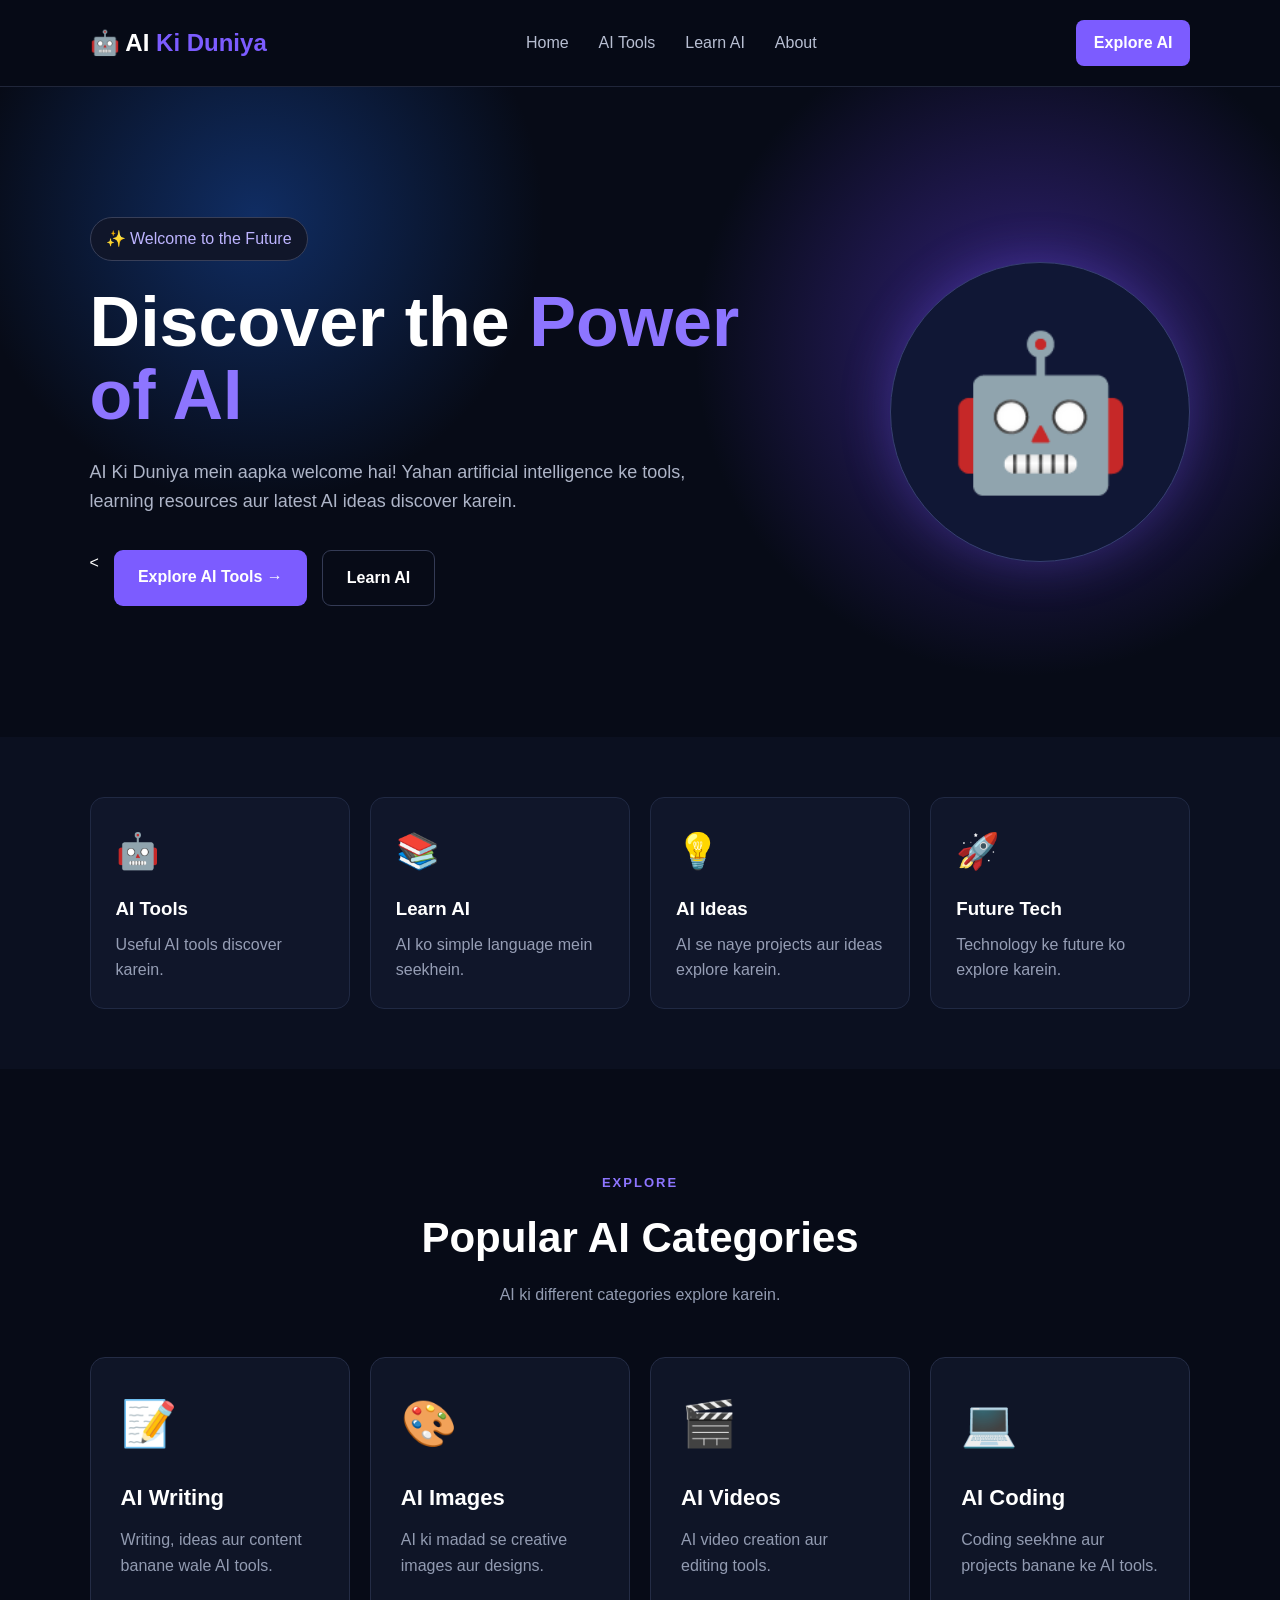
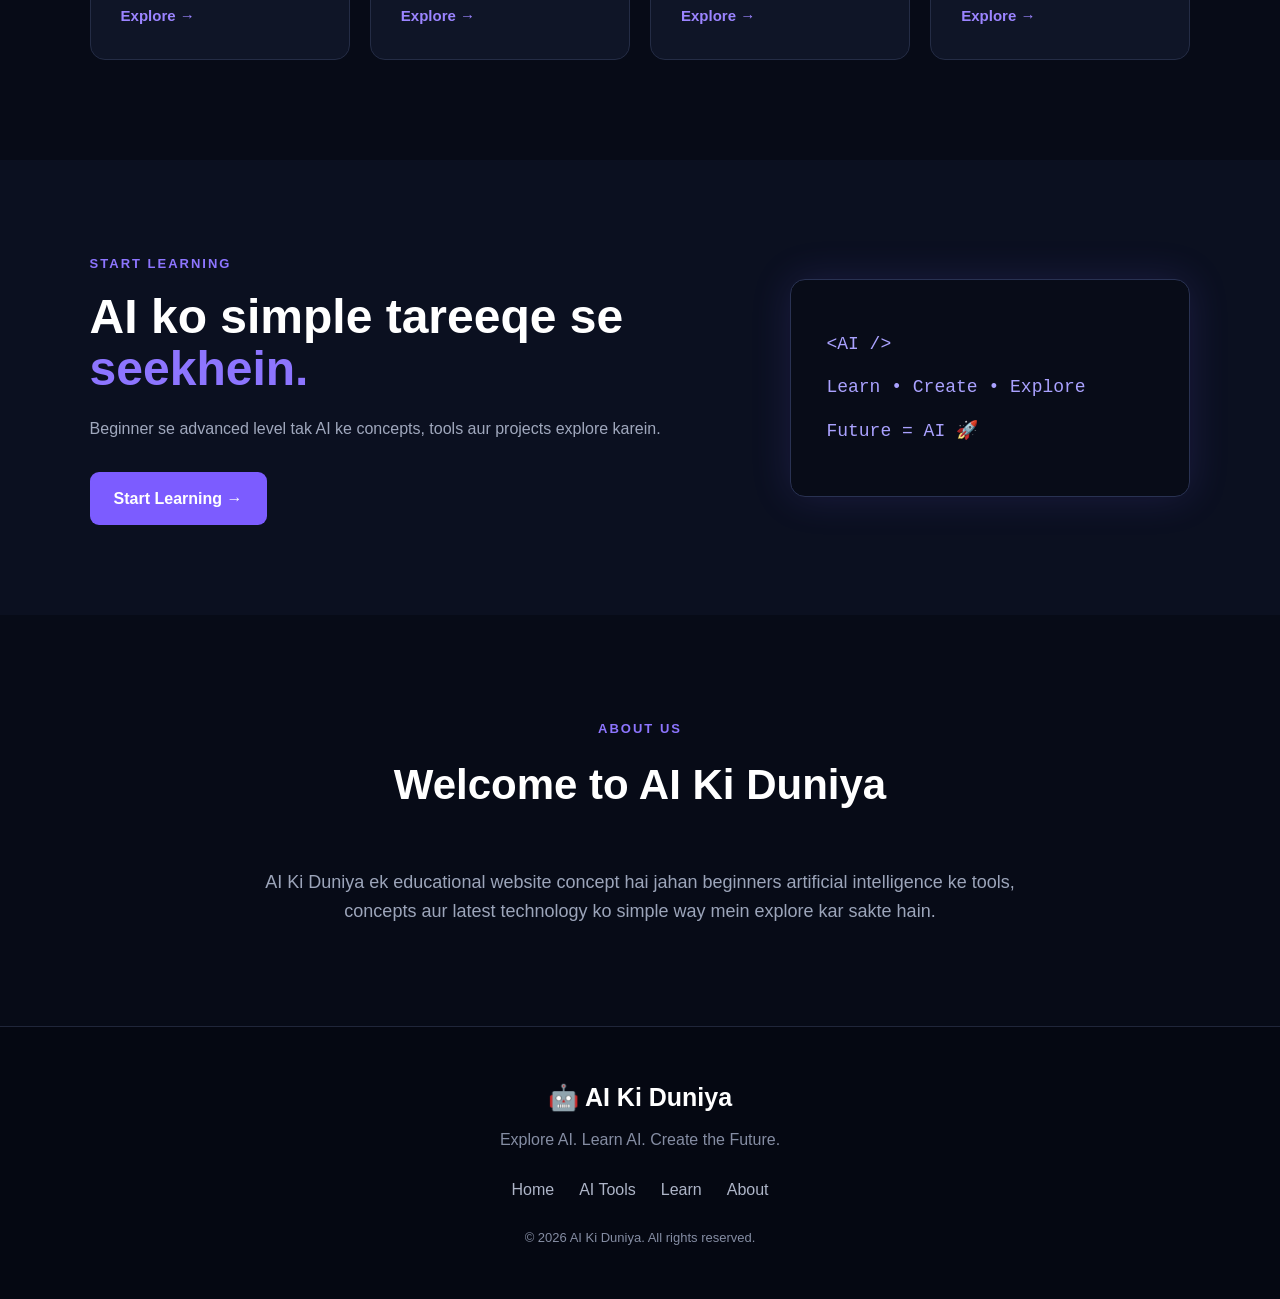
==== index.html @ c62adbab "Add files via upload" ====
<!DOCTYPE html>
<html lang="en">
<head>
    <meta charset="UTF-8">
    <meta name="viewport" content="width=device-width, initial-scale=1.0">
    <title>AI Ki Duniya | Explore the Future</title>

    <!-- CSS File -->
    <link rel="stylesheet" href="style.css">
</head>

<body>

    <!-- ===== NAVBAR ===== -->
    <header class="navbar">
        <div class="logo">
            🤖 AI <span>Ki Duniya</span>
        </div>

        <nav>
            <a href="#home">Home</a>
            <a href="#tools">AI Tools</a>
            <a href="#learn">Learn AI</a>
            <a href="#about">About</a>
        </nav>

        <a href="#tools" class="nav-button">Explore AI</a>
    </header>


    <!-- ===== HERO SECTION ===== -->
    <section class="hero" id="home">

        <div class="hero-content">

            <div class="badge">
                ✨ Welcome to the Future
            </div>

            <h1>
                Discover the
                <span>Power of AI</span>
            </h1>

            <p>
                AI Ki Duniya mein aapka welcome hai!
                Yahan artificial intelligence ke tools,
                learning resources aur latest AI ideas discover karein.
            </p>

            <div class="hero-buttons">
                <<a href="tools.html" class="primary-btn">
    Explore AI Tools →
</a>
                </a>

                <a href="#learn" class="secondary-btn">
                    Learn AI
                </a>
            </div>

        </div>

        <div class="robot">
            🤖
        </div>

    </section>


    <!-- ===== FEATURES ===== -->
    <section class="features">

        <div class="feature-card">
            <div class="icon">🤖</div>
            <h3>AI Tools</h3>
            <p>Useful AI tools discover karein.</p>
        </div>

        <div class="feature-card">
            <div class="icon">📚</div>
            <h3>Learn AI</h3>
            <p>AI ko simple language mein seekhein.</p>
        </div>

        <div class="feature-card">
            <div class="icon">💡</div>
            <h3>AI Ideas</h3>
            <p>AI se naye projects aur ideas explore karein.</p>
        </div>

        <div class="feature-card">
            <div class="icon">🚀</div>
            <h3>Future Tech</h3>
            <p>Technology ke future ko explore karein.</p>
        </div>

    </section>


    <!-- ===== AI TOOLS ===== -->
    <section class="section" id="tools">

        <div class="section-title">
            <span>EXPLORE</span>
            <h2>Popular AI Categories</h2>
            <p>AI ki different categories explore karein.</p>
        </div>

        <div class="cards">

            <div class="card">
                <div class="card-icon">📝</div>
                <h3>AI Writing</h3>
                <p>
                    Writing, ideas aur content banane wale AI tools.
                </p>
                <button>Explore →</button>
            </div>

            <div class="card">
                <div class="card-icon">🎨</div>
                <h3>AI Images</h3>
                <p>
                    AI ki madad se creative images aur designs.
                </p>
                <button>Explore →</button>
            </div>

            <div class="card">
                <div class="card-icon">🎬</div>
                <h3>AI Videos</h3>
                <p>
                    AI video creation aur editing tools.
                </p>
                <button>Explore →</button>
            </div>

            <div class="card">
                <div class="card-icon">💻</div>
                <h3>AI Coding</h3>
                <p>
                    Coding seekhne aur projects banane ke AI tools.
                </p>
                <button>Explore →</button>
            </div>

        </div>

    </section>


    <!-- ===== LEARN SECTION ===== -->
    <section class="learn-section" id="learn">

        <div class="learn-content">

            <span>START LEARNING</span>

            <h2>
                AI ko simple tareeqe se
                <strong>seekhein.</strong>
            </h2>

            <p>
                Beginner se advanced level tak AI ke concepts,
                tools aur projects explore karein.
            </p>

            <a href="#tools" class="primary-btn">
                Start Learning →
            </a>

        </div>

        <div class="learn-box">
            <div class="code-line">&lt;AI /&gt;</div>
            <div class="code-line">Learn • Create • Explore</div>
            <div class="code-line">Future = AI 🚀</div>
        </div>

    </section>


    <!-- ===== ABOUT ===== -->
    <section class="about" id="about">

        <div class="section-title">
            <span>ABOUT US</span>
            <h2>Welcome to AI Ki Duniya</h2>
        </div>

        <p>
            AI Ki Duniya ek educational website concept hai jahan
            beginners artificial intelligence ke tools, concepts
            aur latest technology ko simple way mein explore kar sakte hain.
        </p>

    </section>


    <!-- ===== FOOTER ===== -->
    <footer>

        <div class="footer-logo">
            🤖 AI Ki Duniya
        </div>

        <p>
            Explore AI. Learn AI. Create the Future.
        </p>

        <div class="footer-links">
            <a href="#home">Home</a>
            <a href="#tools">AI Tools</a>
            <a href="#learn">Learn</a>
            <a href="#about">About</a>
        </div>

        <p class="copyright">
            © 2026 AI Ki Duniya. All rights reserved.
        </p>

    </footer>

</body>
</html>
---- style.css ----
/* ===== GENERAL ===== */

* {
    margin: 0;
    padding: 0;
    box-sizing: border-box;
    scroll-behavior: smooth;
}

body {
    font-family: Arial, Helvetica, sans-serif;
    background: #070b17;
    color: white;
    line-height: 1.6;
}

a {
    text-decoration: none;
    color: inherit;
}


/* ===== NAVBAR ===== */

.navbar {
    width: 100%;
    padding: 20px 7%;
    display: flex;
    align-items: center;
    justify-content: space-between;

    background: rgba(7, 11, 23, 0.95);

    position: sticky;
    top: 0;
    z-index: 1000;

    border-bottom: 1px solid #20263a;
}

.logo {
    font-size: 24px;
    font-weight: bold;
}

.logo span {
    color: #7c5cff;
}

nav {
    display: flex;
    gap: 30px;
}

nav a {
    color: #b8bfd3;
    transition: 0.3s;
}

nav a:hover {
    color: #9b84ff;
}

.nav-button {
    background: #7c5cff;
    padding: 10px 18px;
    border-radius: 8px;
    font-weight: bold;
}


/* ===== HERO ===== */

.hero {
    min-height: 650px;
    padding: 100px 7%;

    display: flex;
    align-items: center;
    justify-content: space-between;

    position: relative;
    overflow: hidden;

    background:
        radial-gradient(circle at 80% 40%, #33227a 0%, transparent 30%),
        radial-gradient(circle at 20% 20%, #102d63 0%, transparent 25%),
        #070b17;
}

.hero-content {
    max-width: 650px;
}

.badge {
    display: inline-block;
    padding: 8px 15px;
    border: 1px solid #383f58;
    border-radius: 30px;
    color: #bdb4ff;
    margin-bottom: 25px;
    background: #10162a;
}

.hero h1 {
    font-size: 70px;
    line-height: 1.05;
    margin-bottom: 25px;
}

.hero h1 span {
    color: #8d75ff;
}

.hero p {
    font-size: 18px;
    color: #aeb5c8;
    max-width: 600px;
    margin-bottom: 35px;
}

.hero-buttons {
    display: flex;
    gap: 15px;
}

.primary-btn,
.secondary-btn {
    display: inline-block;
    padding: 14px 24px;
    border-radius: 9px;
    font-weight: bold;
}

.primary-btn {
    background: #7c5cff;
    color: white;
}

.primary-btn:hover {
    background: #6b4be5;
}

.secondary-btn {
    border: 1px solid #343b55;
    color: white;
}

.secondary-btn:hover {
    background: #151b2d;
}


/* ===== ROBOT ===== */

.robot {
    width: 300px;
    height: 300px;

    display: flex;
    align-items: center;
    justify-content: center;

    font-size: 150px;

    border-radius: 50%;

    background: #101735;

    border: 1px solid #363f70;

    box-shadow:
        0 0 50px rgba(124, 92, 255, 0.3);

    animation: floating 3s ease-in-out infinite;
}

@keyframes floating {
    0% {
        transform: translateY(0);
    }

    50% {
        transform: translateY(-15px);
    }

    100% {
        transform: translateY(0);
    }
}


/* ===== FEATURES ===== */

.features {
    padding: 60px 7%;

    display: grid;
    grid-template-columns: repeat(4, 1fr);
    gap: 20px;

    background: #0b1020;
}

.feature-card {
    padding: 25px;

    background: #10162a;

    border: 1px solid #202943;

    border-radius: 14px;

    transition: 0.3s;
}

.feature-card:hover {
    transform: translateY(-7px);
    border-color: #7c5cff;
}

.icon {
    font-size: 35px;
    margin-bottom: 15px;
}

.feature-card h3 {
    margin-bottom: 8px;
}

.feature-card p {
    color: #969eb5;
}


/* ===== SECTIONS ===== */

.section {
    padding: 100px 7%;
}

.section-title {
    text-align: center;
    margin-bottom: 50px;
}

.section-title span,
.learn-content > span {
    color: #8d75ff;
    font-size: 13px;
    font-weight: bold;
    letter-spacing: 2px;
}

.section-title h2 {
    font-size: 42px;
    margin: 10px 0;
}

.section-title p {
    color: #929bb1;
}


/* ===== AI CARDS ===== */

.cards {
    display: grid;
    grid-template-columns: repeat(4, 1fr);
    gap: 20px;
}

.card {
    padding: 30px;

    background: #0f1527;

    border: 1px solid #242c45;

    border-radius: 15px;

    transition: 0.3s;
}

.card:hover {
    transform: translateY(-8px);
    border-color: #7c5cff;
}

.card-icon {
    font-size: 45px;
    margin-bottom: 20px;
}

.card h3 {
    font-size: 22px;
    margin-bottom: 12px;
}

.card p {
    color: #929bb1;
    margin-bottom: 25px;
}

.card button {
    border: none;
    background: transparent;
    color: #9b84ff;
    font-weight: bold;
    cursor: pointer;
    font-size: 15px;
}


/* ===== LEARN SECTION ===== */

.learn-section {
    padding: 90px 7%;

    display: flex;
    align-items: center;
    justify-content: space-between;
    gap: 60px;

    background: #0b1020;
}

.learn-content {
    max-width: 600px;
}

.learn-content h2 {
    font-size: 48px;
    line-height: 1.1;
    margin: 15px 0 20px;
}

.learn-content strong {
    color: #8d75ff;
}

.learn-content p {
    color: #a0a8bd;
    margin-bottom: 30px;
}

.learn-box {
    width: 400px;
    padding: 35px;

    border-radius: 15px;

    background: #080c18;

    border: 1px solid #293252;

    box-shadow: 0 0 40px rgba(124, 92, 255, 0.15);
}

.code-line {
    margin: 15px 0;
    color: #aaa2ff;
    font-family: monospace;
    font-size: 18px;
}


/* ===== ABOUT ===== */

.about {
    padding: 100px 20%;
    text-align: center;
}

.about p {
    color: #9ca5ba;
    font-size: 18px;
}


/* ===== FOOTER ===== */

footer {
    padding: 50px 7%;

    text-align: center;

    background: #050812;

    border-top: 1px solid #20263a;
}

.footer-logo {
    font-size: 25px;
    font-weight: bold;
    margin-bottom: 10px;
}

footer p {
    color: #858da3;
}

.footer-links {
    display: flex;
    justify-content: center;
    gap: 25px;
    margin: 25px 0;
}

.footer-links a {
    color: #aeb5c8;
}

.footer-links a:hover {
    color: #9b84ff;
}

.copyright {
    font-size: 13px;
}


/* ===== MOBILE ===== */

@media (max-width: 900px) {

    .navbar {
        padding: 15px 5%;
    }

    nav {
        display: none;
    }

    .hero {
        text-align: center;
        flex-direction: column;
        gap: 60px;
        padding: 80px 5%;
    }

    .hero h1 {
        font-size: 48px;
    }

    .hero p {
        font-size: 16px;
    }

    .hero-buttons {
        justify-content: center;
    }

    .robot {
        width: 220px;
        height: 220px;
        font-size: 100px;
    }

    .features {
        grid-template-columns: repeat(2, 1fr);
        padding: 50px 5%;
    }

    .cards {
        grid-template-columns: repeat(2, 1fr);
    }

    .learn-section {
        flex-direction: column;
        text-align: center;
    }

    .learn-box {
        width: 100%;
    }

    .about {
        padding: 80px 8%;
    }
}


@media (max-width: 550px) {

    .nav-button {
        display: none;
    }

    .features,
    .cards {
        grid-template-columns: 1fr;
    }

    .hero h1 {
        font-size: 40px;
    }

    .hero-buttons {
        flex-direction: column;
    }

    .section-title h2 {
        font-size: 32px;
    }

    .learn-content h2 {
        font-size: 36px;
    }
}
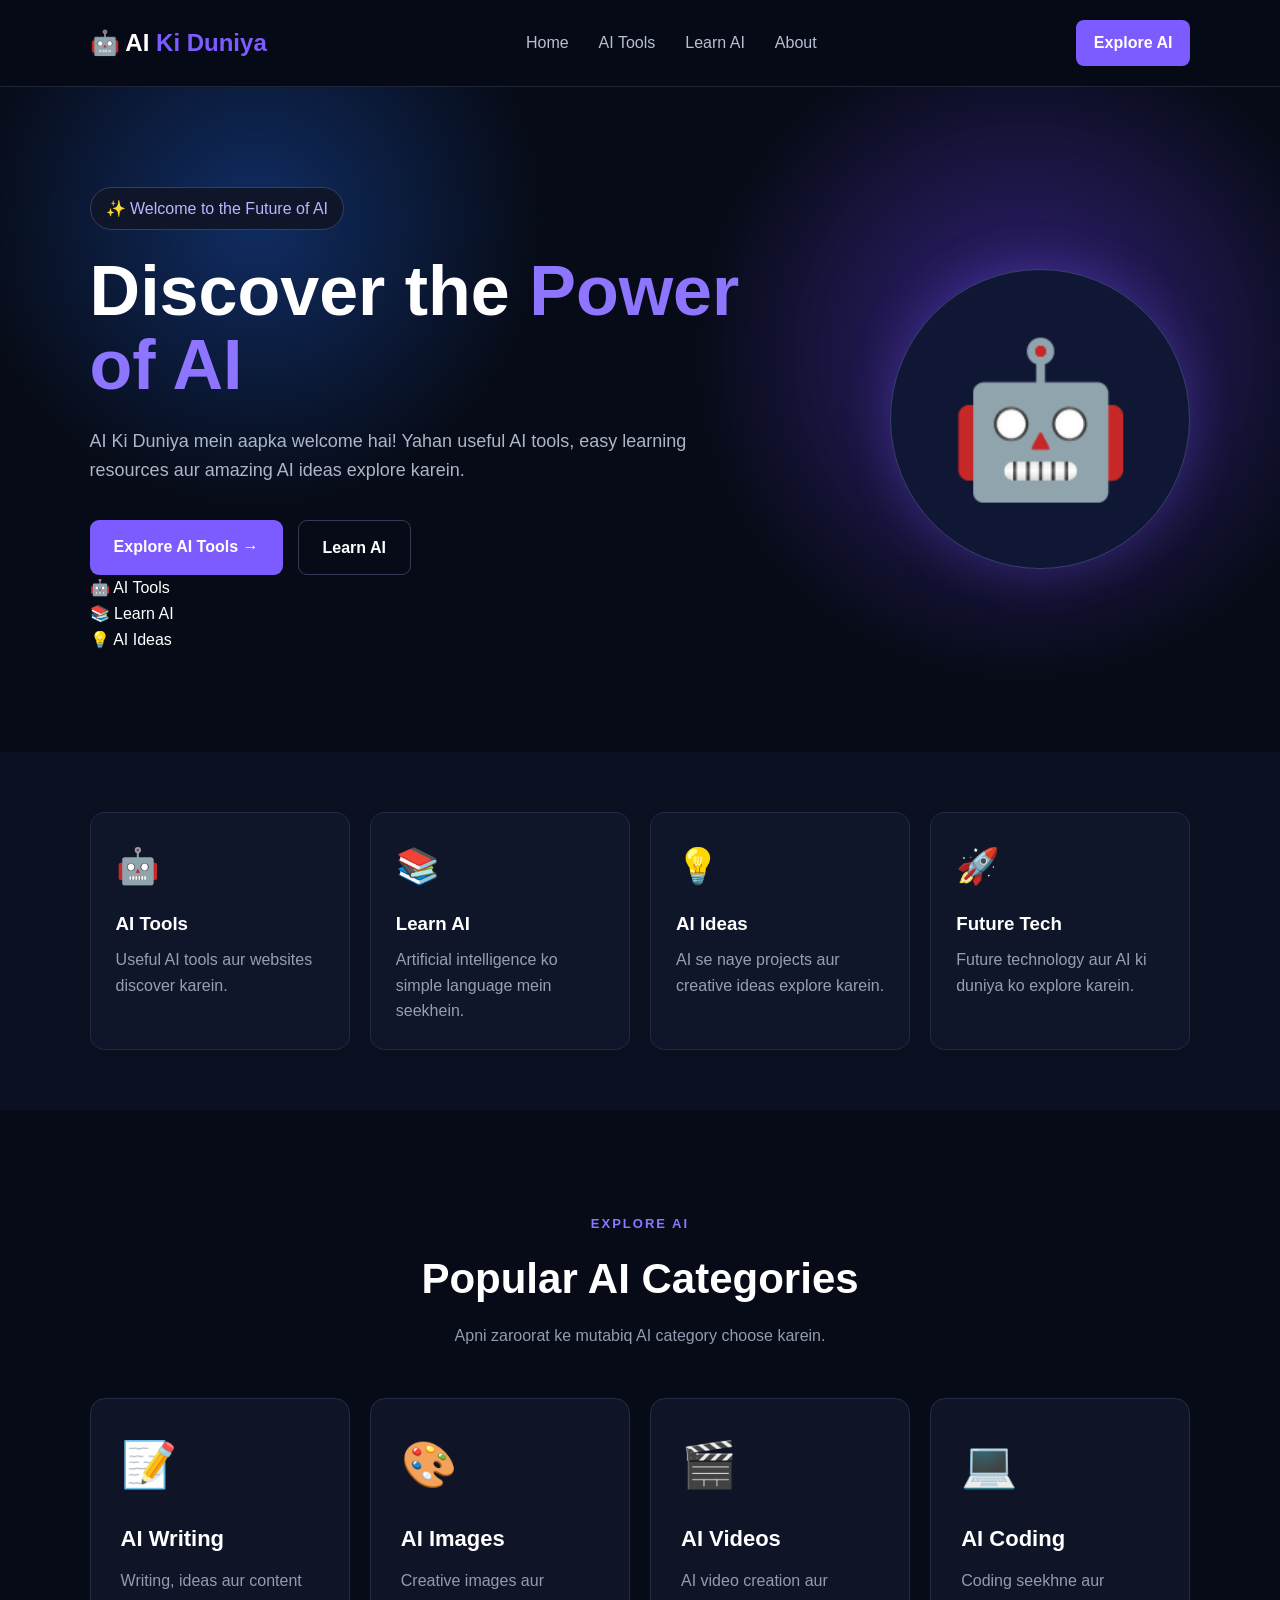
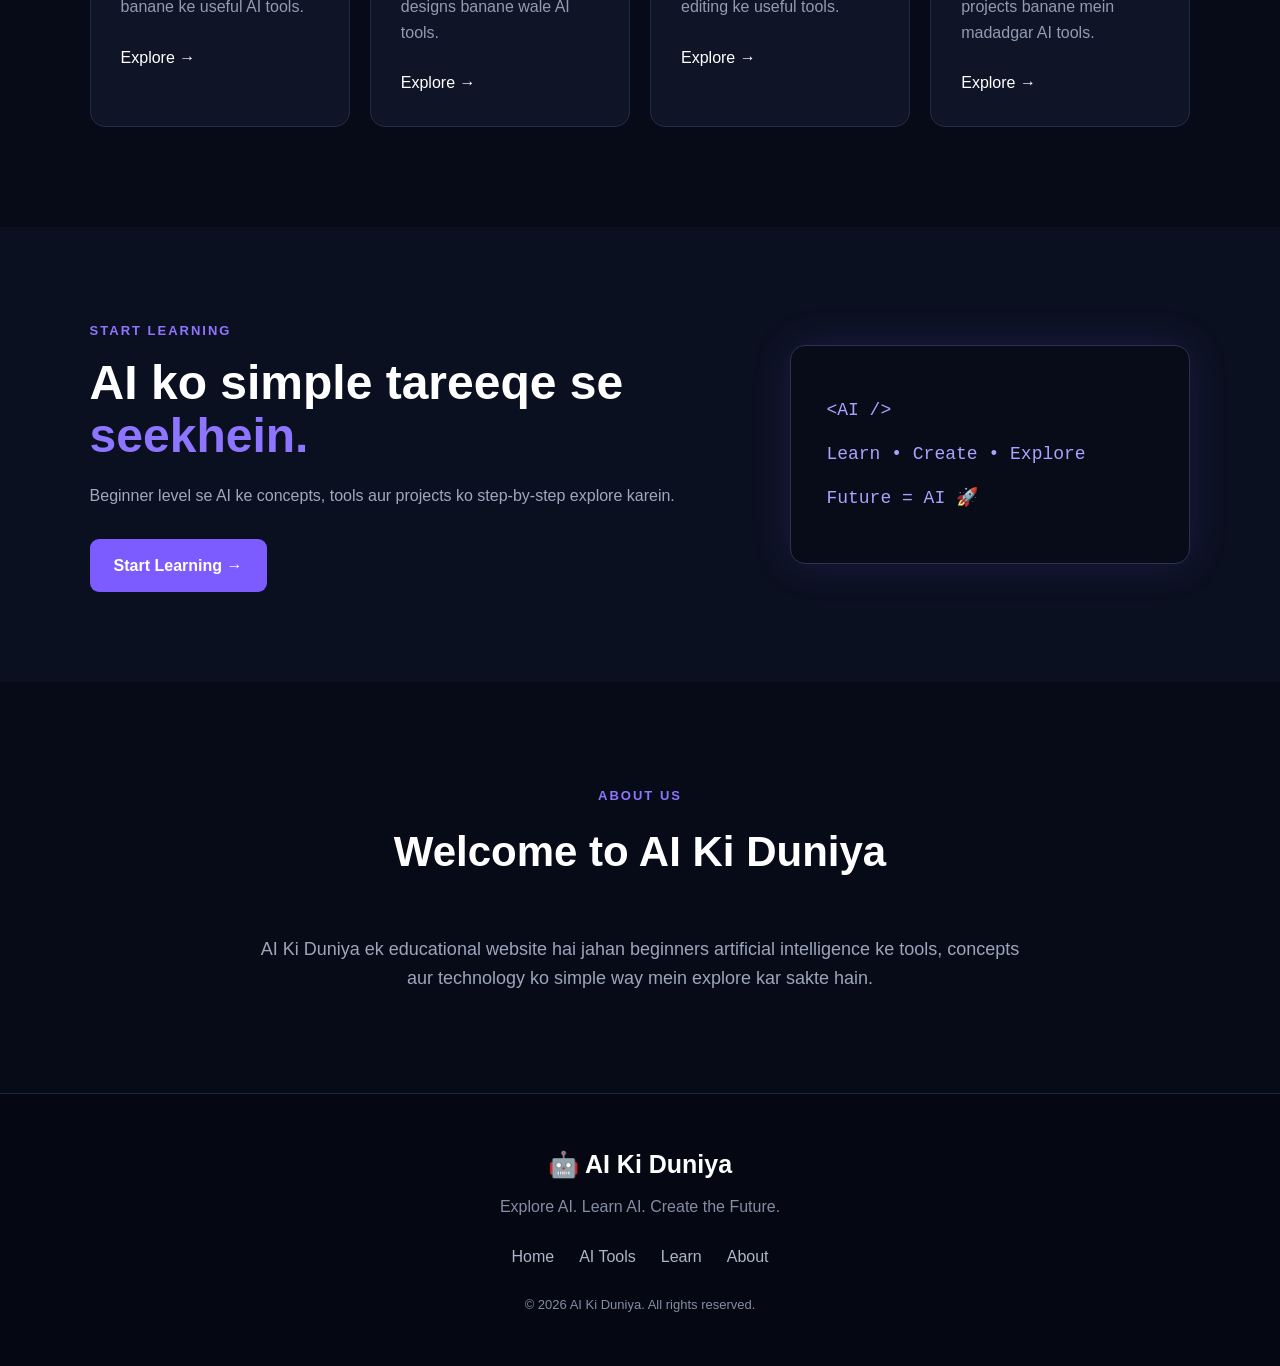
==== commit 032bd2f9: "Create index.html for AI Ki Duniya website Added a complete HTML structure for the AI Ki Duniya webs" ====
--- a/index.html
+++ b/index.html
@@ -1,227 +1,264 @@
-<!DOCTYPE html>
-<html lang="en">
-<head>
-    <meta charset="UTF-8">
-    <meta name="viewport" content="width=device-width, initial-scale=1.0">
-    <title>AI Ki Duniya | Explore the Future</title>
-
-    <!-- CSS File -->
-    <link rel="stylesheet" href="style.css">
-</head>
-
-<body>
-
-    <!-- ===== NAVBAR ===== -->
-    <header class="navbar">
-        <div class="logo">
-            🤖 AI <span>Ki Duniya</span>
-        </div>
-
-        <nav>
-            <a href="#home">Home</a>
-            <a href="#tools">AI Tools</a>
-            <a href="#learn">Learn AI</a>
-            <a href="#about">About</a>
-        </nav>
-
-        <a href="#tools" class="nav-button">Explore AI</a>
-    </header>
-
-
-    <!-- ===== HERO SECTION ===== -->
-    <section class="hero" id="home">
-
-        <div class="hero-content">
-
-            <div class="badge">
-                ✨ Welcome to the Future
-            </div>
-
-            <h1>
-                Discover the
-                <span>Power of AI</span>
-            </h1>
-
-            <p>
-                AI Ki Duniya mein aapka welcome hai!
-                Yahan artificial intelligence ke tools,
-                learning resources aur latest AI ideas discover karein.
-            </p>
-
-            <div class="hero-buttons">
-                <<a href="tools.html" class="primary-btn">
-    Explore AI Tools →
-</a>
-                </a>
-
-                <a href="#learn" class="secondary-btn">
-                    Learn AI
-                </a>
-            </div>
-
-        </div>
-
-        <div class="robot">
-            🤖
-        </div>
-
-    </section>
-
-
-    <!-- ===== FEATURES ===== -->
-    <section class="features">
-
-        <div class="feature-card">
-            <div class="icon">🤖</div>
-            <h3>AI Tools</h3>
-            <p>Useful AI tools discover karein.</p>
-        </div>
-
-        <div class="feature-card">
-            <div class="icon">📚</div>
-            <h3>Learn AI</h3>
-            <p>AI ko simple language mein seekhein.</p>
-        </div>
-
-        <div class="feature-card">
-            <div class="icon">💡</div>
-            <h3>AI Ideas</h3>
-            <p>AI se naye projects aur ideas explore karein.</p>
-        </div>
-
-        <div class="feature-card">
-            <div class="icon">🚀</div>
-            <h3>Future Tech</h3>
-            <p>Technology ke future ko explore karein.</p>
-        </div>
-
-    </section>
-
-
-    <!-- ===== AI TOOLS ===== -->
-    <section class="section" id="tools">
-
-        <div class="section-title">
-            <span>EXPLORE</span>
-            <h2>Popular AI Categories</h2>
-            <p>AI ki different categories explore karein.</p>
-        </div>
-
-        <div class="cards">
-
-            <div class="card">
-                <div class="card-icon">📝</div>
-                <h3>AI Writing</h3>
-                <p>
-                    Writing, ideas aur content banane wale AI tools.
-                </p>
-                <button>Explore →</button>
-            </div>
-
-            <div class="card">
-                <div class="card-icon">🎨</div>
-                <h3>AI Images</h3>
-                <p>
-                    AI ki madad se creative images aur designs.
-                </p>
-                <button>Explore →</button>
-            </div>
-
-            <div class="card">
-                <div class="card-icon">🎬</div>
-                <h3>AI Videos</h3>
-                <p>
-                    AI video creation aur editing tools.
-                </p>
-                <button>Explore →</button>
-            </div>
-
-            <div class="card">
-                <div class="card-icon">💻</div>
-                <h3>AI Coding</h3>
-                <p>
-                    Coding seekhne aur projects banane ke AI tools.
-                </p>
-                <button>Explore →</button>
-            </div>
-
-        </div>
-
-    </section>
-
-
-    <!-- ===== LEARN SECTION ===== -->
-    <section class="learn-section" id="learn">
-
-        <div class="learn-content">
-
-            <span>START LEARNING</span>
-
-            <h2>
-                AI ko simple tareeqe se
-                <strong>seekhein.</strong>
-            </h2>
-
-            <p>
-                Beginner se advanced level tak AI ke concepts,
-                tools aur projects explore karein.
-            </p>
-
-            <a href="#tools" class="primary-btn">
-                Start Learning →
-            </a>
-
-        </div>
-
-        <div class="learn-box">
-            <div class="code-line">&lt;AI /&gt;</div>
-            <div class="code-line">Learn • Create • Explore</div>
-            <div class="code-line">Future = AI 🚀</div>
-        </div>
-
-    </section>
-
-
-    <!-- ===== ABOUT ===== -->
-    <section class="about" id="about">
-
-        <div class="section-title">
-            <span>ABOUT US</span>
-            <h2>Welcome to AI Ki Duniya</h2>
-        </div>
-
-        <p>
-            AI Ki Duniya ek educational website concept hai jahan
-            beginners artificial intelligence ke tools, concepts
-            aur latest technology ko simple way mein explore kar sakte hain.
-        </p>
-
-    </section>
-
-
-    <!-- ===== FOOTER ===== -->
-    <footer>
-
-        <div class="footer-logo">
-            🤖 AI Ki Duniya
-        </div>
-
-        <p>
-            Explore AI. Learn AI. Create the Future.
-        </p>
-
-        <div class="footer-links">
-            <a href="#home">Home</a>
-            <a href="#tools">AI Tools</a>
-            <a href="#learn">Learn</a>
-            <a href="#about">About</a>
-        </div>
-
-        <p class="copyright">
-            © 2026 AI Ki Duniya. All rights reserved.
-        </p>
-
-    </footer>
-
-</body>
-</html>+<!DOCTYPE html><html lang="en">
+<head>
+    <meta charset="UTF-8">
+    <meta name="viewport" content="width=device-width, initial-scale=1.0"><meta name="description" content="AI Ki Duniya - Discover useful AI tools, learn artificial intelligence and explore the future of AI.">
+<meta name="keywords" content="AI tools, artificial intelligence, AI learning, AI Ki Duniya">
+
+<title>AI Ki Duniya | Explore the Future of AI</title>
+
+<link rel="stylesheet" href="style.css">
+
+</head><body><!-- ===== NAVBAR ===== -->
+<header class="navbar">
+
+    <a href="#home" class="logo">
+        🤖 AI <span>Ki Duniya</span>
+    </a>
+
+    <nav>
+        <a href="#home">Home</a>
+        <a href="tools.html">AI Tools</a>
+        <a href="#learn">Learn AI</a>
+        <a href="#about">About</a>
+    </nav>
+
+    <a href="tools.html" class="nav-button">
+        Explore AI
+    </a>
+
+</header>
+
+
+<!-- ===== HERO ===== -->
+<section class="hero" id="home">
+
+    <div class="hero-content">
+
+        <div class="badge">
+            ✨ Welcome to the Future of AI
+        </div>
+
+        <h1>
+            Discover the
+            <span>Power of AI</span>
+        </h1>
+
+        <p>
+            AI Ki Duniya mein aapka welcome hai!
+            Yahan useful AI tools, easy learning resources
+            aur amazing AI ideas explore karein.
+        </p>
+
+        <div class="hero-buttons">
+
+            <a href="tools.html" class="primary-btn">
+                Explore AI Tools →
+            </a>
+
+            <a href="#learn" class="secondary-btn">
+                Learn AI
+            </a>
+
+        </div>
+
+        <div class="hero-stats">
+            <div>
+                <strong>🤖</strong>
+                <span>AI Tools</span>
+            </div>
+
+            <div>
+                <strong>📚</strong>
+                <span>Learn AI</span>
+            </div>
+
+            <div>
+                <strong>💡</strong>
+                <span>AI Ideas</span>
+            </div>
+        </div>
+
+    </div>
+
+    <div class="robot">
+        🤖
+    </div>
+
+</section>
+
+
+<!-- ===== FEATURES ===== -->
+<section class="features">
+
+    <div class="feature-card">
+        <div class="icon">🤖</div>
+        <h3>AI Tools</h3>
+        <p>
+            Useful AI tools aur websites discover karein.
+        </p>
+    </div>
+
+    <div class="feature-card">
+        <div class="icon">📚</div>
+        <h3>Learn AI</h3>
+        <p>
+            Artificial intelligence ko simple language mein seekhein.
+        </p>
+    </div>
+
+    <div class="feature-card">
+        <div class="icon">💡</div>
+        <h3>AI Ideas</h3>
+        <p>
+            AI se naye projects aur creative ideas explore karein.
+        </p>
+    </div>
+
+    <div class="feature-card">
+        <div class="icon">🚀</div>
+        <h3>Future Tech</h3>
+        <p>
+            Future technology aur AI ki duniya ko explore karein.
+        </p>
+    </div>
+
+</section>
+
+
+<!-- ===== AI TOOLS ===== -->
+<section class="section" id="tools">
+
+    <div class="section-title">
+        <span>EXPLORE AI</span>
+        <h2>Popular AI Categories</h2>
+        <p>
+            Apni zaroorat ke mutabiq AI category choose karein.
+        </p>
+    </div>
+
+    <div class="cards">
+
+        <div class="card">
+            <div class="card-icon">📝</div>
+            <h3>AI Writing</h3>
+            <p>
+                Writing, ideas aur content banane ke useful AI tools.
+            </p>
+            <a href="tools.html" class="card-btn">
+                Explore →
+            </a>
+        </div>
+
+        <div class="card">
+            <div class="card-icon">🎨</div>
+            <h3>AI Images</h3>
+            <p>
+                Creative images aur designs banane wale AI tools.
+            </p>
+            <a href="tools.html" class="card-btn">
+                Explore →
+            </a>
+        </div>
+
+        <div class="card">
+            <div class="card-icon">🎬</div>
+            <h3>AI Videos</h3>
+            <p>
+                AI video creation aur editing ke useful tools.
+            </p>
+            <a href="tools.html" class="card-btn">
+                Explore →
+            </a>
+        </div>
+
+        <div class="card">
+            <div class="card-icon">💻</div>
+            <h3>AI Coding</h3>
+            <p>
+                Coding seekhne aur projects banane mein madadgar AI tools.
+            </p>
+            <a href="tools.html" class="card-btn">
+                Explore →
+            </a>
+        </div>
+
+    </div>
+
+</section>
+
+
+<!-- ===== LEARN AI ===== -->
+<section class="learn-section" id="learn">
+
+    <div class="learn-content">
+
+        <span>START LEARNING</span>
+
+        <h2>
+            AI ko simple tareeqe se
+            <strong>seekhein.</strong>
+        </h2>
+
+        <p>
+            Beginner level se AI ke concepts, tools aur
+            projects ko step-by-step explore karein.
+        </p>
+
+        <a href="tools.html" class="primary-btn">
+            Start Learning →
+        </a>
+
+    </div>
+
+    <div class="learn-box">
+        <div class="code-line">&lt;AI /&gt;</div>
+        <div class="code-line">Learn • Create • Explore</div>
+        <div class="code-line">Future = AI 🚀</div>
+    </div>
+
+</section>
+
+
+<!-- ===== ABOUT ===== -->
+<section class="about" id="about">
+
+    <div class="section-title">
+        <span>ABOUT US</span>
+        <h2>Welcome to AI Ki Duniya</h2>
+    </div>
+
+    <p>
+        AI Ki Duniya ek educational website hai jahan beginners
+        artificial intelligence ke tools, concepts aur technology
+        ko simple way mein explore kar sakte hain.
+    </p>
+
+</section>
+
+
+<!-- ===== FOOTER ===== -->
+<footer>
+
+    <div class="footer-logo">
+        🤖 AI Ki Duniya
+    </div>
+
+    <p>
+        Explore AI. Learn AI. Create the Future.
+    </p>
+
+    <div class="footer-links">
+        <a href="#home">Home</a>
+        <a href="tools.html">AI Tools</a>
+        <a href="#learn">Learn</a>
+        <a href="#about">About</a>
+    </div>
+
+    <p class="copyright">
+        © 2026 AI Ki Duniya. All rights reserved.
+    </p>
+
+</footer>
+
+</body>
+  </html>
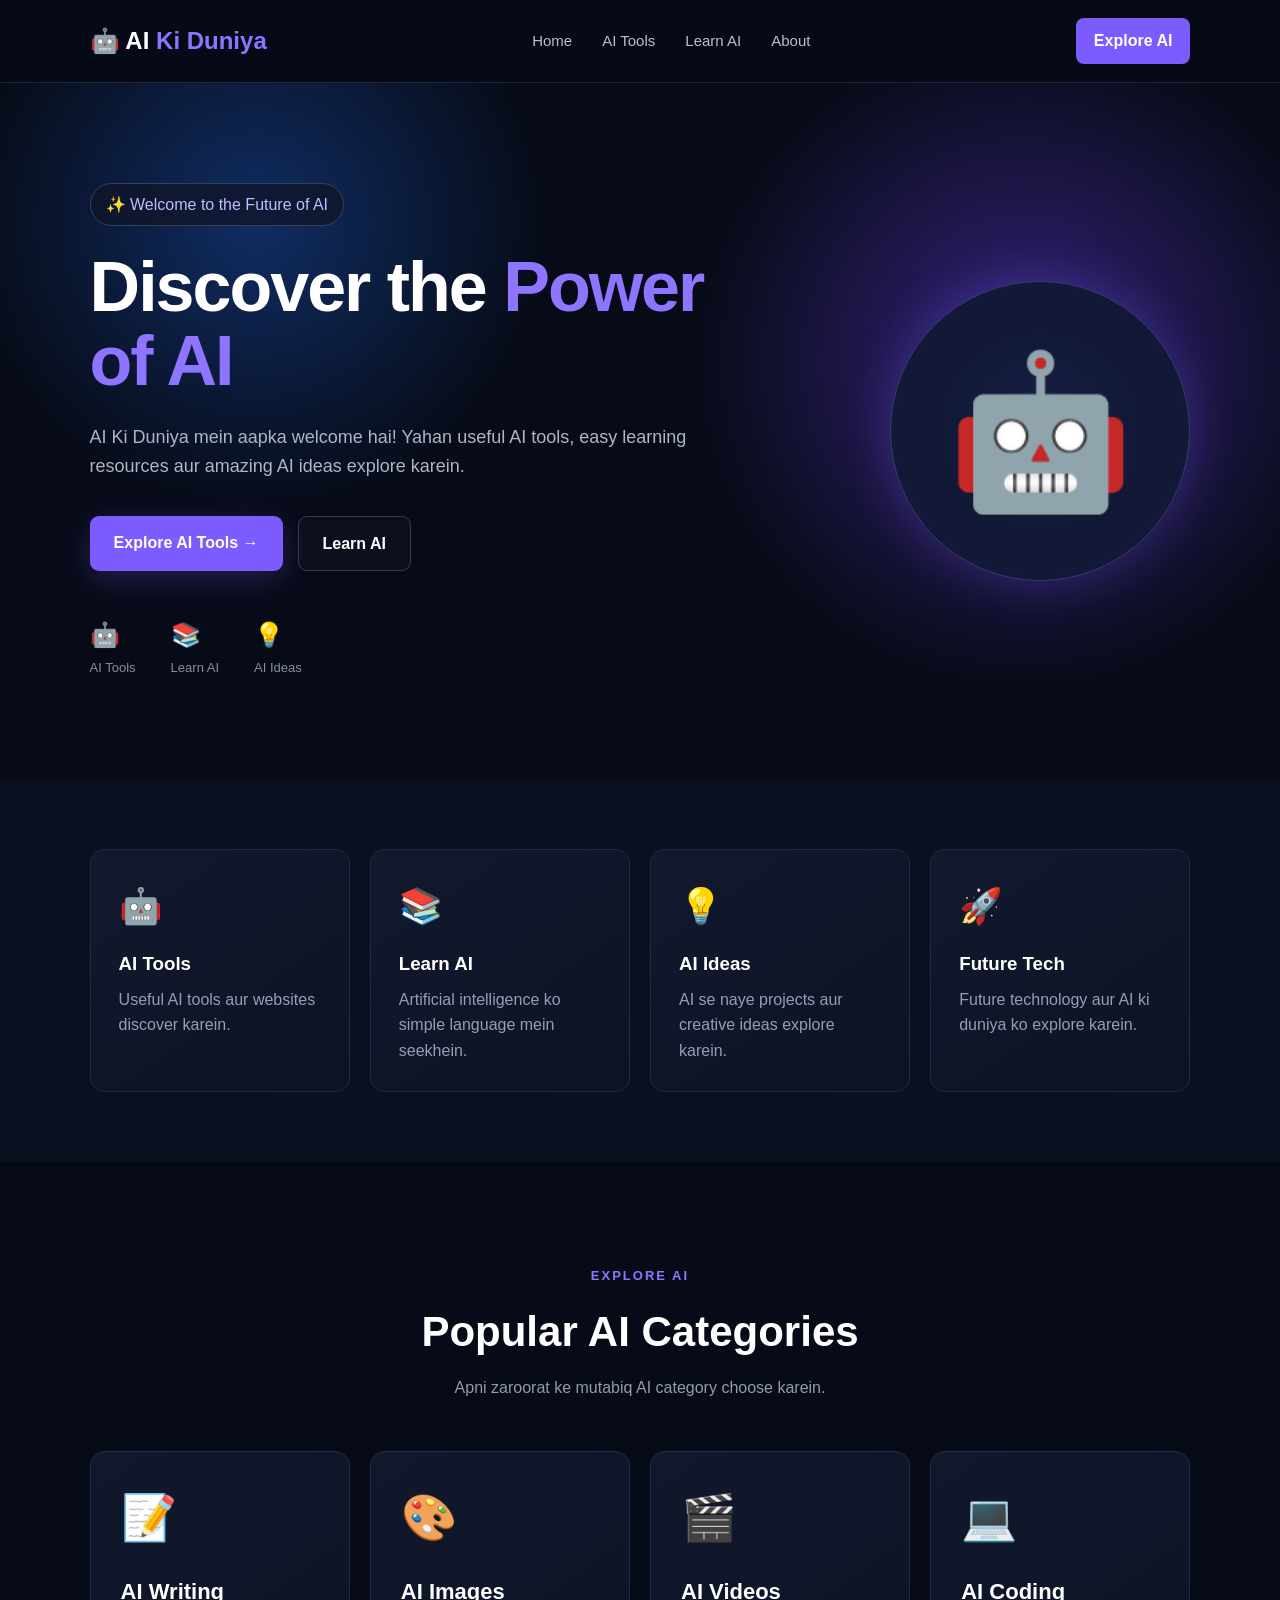
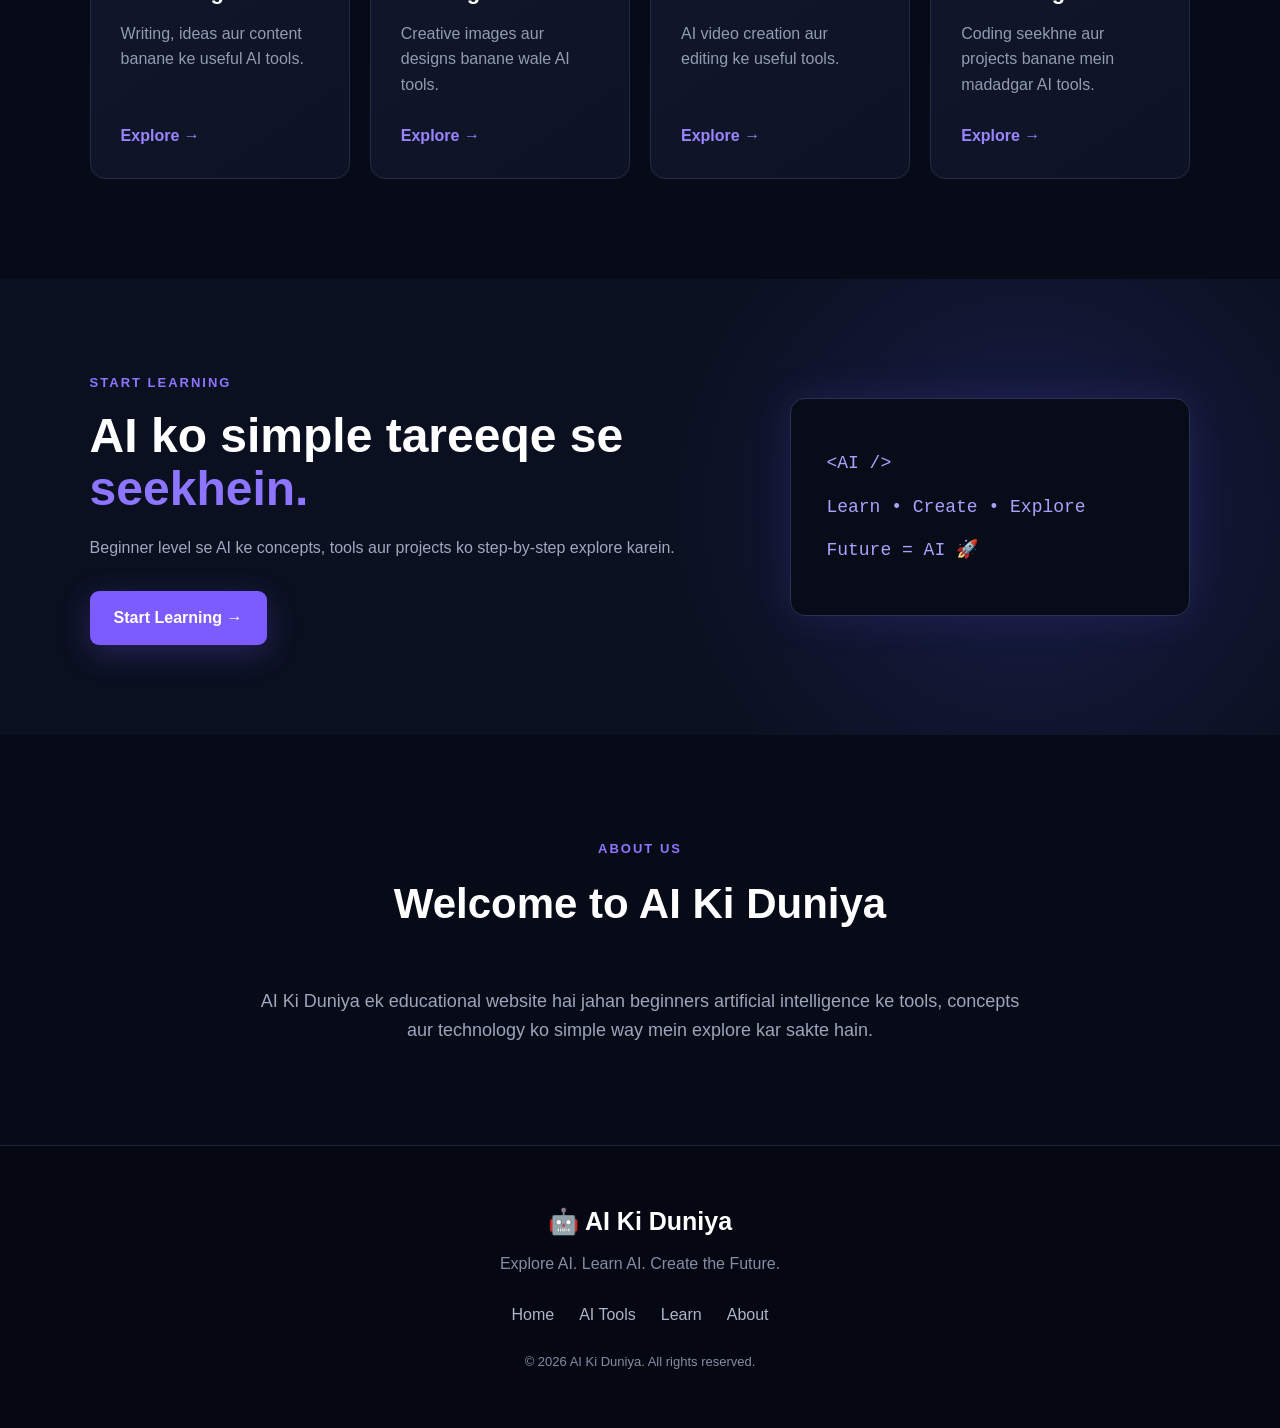
==== commit 2ed06086: "Add Google site verification meta tag Added Google site verification meta tag for SEO." ====
--- a/index.html
+++ b/index.html
@@ -5,6 +5,7 @@
 <meta name="keywords" content="AI tools, artificial intelligence, AI learning, AI Ki Duniya">
 
 <title>AI Ki Duniya | Explore the Future of AI</title>
+    <meta name="google-site-verification" content="D-cada-K-jp9tVQpai0AjSvyXF4azzEEL2dc_AWIbtM" />
 
 <link rel="stylesheet" href="style.css">
 
--- a/style.css
+++ b/style.css
@@ -1,510 +1,699 @@
-/* ===== GENERAL ===== */
-
-* {
-    margin: 0;
-    padding: 0;
-    box-sizing: border-box;
-    scroll-behavior: smooth;
-}
-
-body {
-    font-family: Arial, Helvetica, sans-serif;
-    background: #070b17;
-    color: white;
-    line-height: 1.6;
-}
-
-a {
-    text-decoration: none;
-    color: inherit;
-}
-
-
-/* ===== NAVBAR ===== */
-
-.navbar {
-    width: 100%;
-    padding: 20px 7%;
-    display: flex;
-    align-items: center;
-    justify-content: space-between;
-
-    background: rgba(7, 11, 23, 0.95);
-
-    position: sticky;
-    top: 0;
-    z-index: 1000;
-
-    border-bottom: 1px solid #20263a;
-}
-
-.logo {
-    font-size: 24px;
-    font-weight: bold;
-}
-
-.logo span {
-    color: #7c5cff;
-}
-
-nav {
-    display: flex;
-    gap: 30px;
-}
-
-nav a {
-    color: #b8bfd3;
-    transition: 0.3s;
-}
-
-nav a:hover {
-    color: #9b84ff;
-}
-
-.nav-button {
-    background: #7c5cff;
-    padding: 10px 18px;
-    border-radius: 8px;
-    font-weight: bold;
-}
-
-
-/* ===== HERO ===== */
-
-.hero {
-    min-height: 650px;
-    padding: 100px 7%;
-
-    display: flex;
-    align-items: center;
-    justify-content: space-between;
-
-    position: relative;
-    overflow: hidden;
-
-    background:
-        radial-gradient(circle at 80% 40%, #33227a 0%, transparent 30%),
-        radial-gradient(circle at 20% 20%, #102d63 0%, transparent 25%),
-        #070b17;
-}
-
-.hero-content {
-    max-width: 650px;
-}
-
-.badge {
-    display: inline-block;
-    padding: 8px 15px;
-    border: 1px solid #383f58;
-    border-radius: 30px;
-    color: #bdb4ff;
-    margin-bottom: 25px;
-    background: #10162a;
-}
-
-.hero h1 {
-    font-size: 70px;
-    line-height: 1.05;
-    margin-bottom: 25px;
-}
-
-.hero h1 span {
-    color: #8d75ff;
-}
-
-.hero p {
-    font-size: 18px;
-    color: #aeb5c8;
-    max-width: 600px;
-    margin-bottom: 35px;
-}
-
-.hero-buttons {
-    display: flex;
-    gap: 15px;
-}
-
-.primary-btn,
-.secondary-btn {
-    display: inline-block;
-    padding: 14px 24px;
-    border-radius: 9px;
-    font-weight: bold;
-}
-
-.primary-btn {
-    background: #7c5cff;
-    color: white;
-}
-
-.primary-btn:hover {
-    background: #6b4be5;
-}
-
-.secondary-btn {
-    border: 1px solid #343b55;
-    color: white;
-}
-
-.secondary-btn:hover {
-    background: #151b2d;
-}
-
-
-/* ===== ROBOT ===== */
-
-.robot {
-    width: 300px;
-    height: 300px;
-
-    display: flex;
-    align-items: center;
-    justify-content: center;
-
-    font-size: 150px;
-
-    border-radius: 50%;
-
-    background: #101735;
-
-    border: 1px solid #363f70;
-
-    box-shadow:
-        0 0 50px rgba(124, 92, 255, 0.3);
-
-    animation: floating 3s ease-in-out infinite;
-}
-
-@keyframes floating {
-    0% {
-        transform: translateY(0);
-    }
-
-    50% {
-        transform: translateY(-15px);
-    }
-
-    100% {
-        transform: translateY(0);
-    }
-}
-
-
-/* ===== FEATURES ===== */
-
-.features {
-    padding: 60px 7%;
-
-    display: grid;
-    grid-template-columns: repeat(4, 1fr);
-    gap: 20px;
-
-    background: #0b1020;
-}
-
-.feature-card {
-    padding: 25px;
-
-    background: #10162a;
-
-    border: 1px solid #202943;
-
-    border-radius: 14px;
-
-    transition: 0.3s;
-}
-
-.feature-card:hover {
-    transform: translateY(-7px);
-    border-color: #7c5cff;
-}
-
-.icon {
-    font-size: 35px;
-    margin-bottom: 15px;
-}
-
-.feature-card h3 {
-    margin-bottom: 8px;
-}
-
-.feature-card p {
-    color: #969eb5;
-}
-
-
-/* ===== SECTIONS ===== */
-
-.section {
-    padding: 100px 7%;
-}
-
-.section-title {
-    text-align: center;
-    margin-bottom: 50px;
-}
-
-.section-title span,
-.learn-content > span {
-    color: #8d75ff;
-    font-size: 13px;
-    font-weight: bold;
-    letter-spacing: 2px;
-}
-
-.section-title h2 {
-    font-size: 42px;
-    margin: 10px 0;
-}
-
-.section-title p {
-    color: #929bb1;
-}
-
-
-/* ===== AI CARDS ===== */
-
-.cards {
-    display: grid;
-    grid-template-columns: repeat(4, 1fr);
-    gap: 20px;
-}
-
-.card {
-    padding: 30px;
-
-    background: #0f1527;
-
-    border: 1px solid #242c45;
-
-    border-radius: 15px;
-
-    transition: 0.3s;
-}
-
-.card:hover {
-    transform: translateY(-8px);
-    border-color: #7c5cff;
-}
-
-.card-icon {
-    font-size: 45px;
-    margin-bottom: 20px;
-}
-
-.card h3 {
-    font-size: 22px;
-    margin-bottom: 12px;
-}
-
-.card p {
-    color: #929bb1;
-    margin-bottom: 25px;
-}
-
-.card button {
-    border: none;
-    background: transparent;
-    color: #9b84ff;
-    font-weight: bold;
-    cursor: pointer;
-    font-size: 15px;
-}
-
-
-/* ===== LEARN SECTION ===== */
-
-.learn-section {
-    padding: 90px 7%;
-
-    display: flex;
-    align-items: center;
-    justify-content: space-between;
-    gap: 60px;
-
-    background: #0b1020;
-}
-
-.learn-content {
-    max-width: 600px;
-}
-
-.learn-content h2 {
-    font-size: 48px;
-    line-height: 1.1;
-    margin: 15px 0 20px;
-}
-
-.learn-content strong {
-    color: #8d75ff;
-}
-
-.learn-content p {
-    color: #a0a8bd;
-    margin-bottom: 30px;
-}
-
-.learn-box {
-    width: 400px;
-    padding: 35px;
-
-    border-radius: 15px;
-
-    background: #080c18;
-
-    border: 1px solid #293252;
-
-    box-shadow: 0 0 40px rgba(124, 92, 255, 0.15);
-}
-
-.code-line {
-    margin: 15px 0;
-    color: #aaa2ff;
-    font-family: monospace;
-    font-size: 18px;
-}
-
-
-/* ===== ABOUT ===== */
-
-.about {
-    padding: 100px 20%;
-    text-align: center;
-}
-
-.about p {
-    color: #9ca5ba;
-    font-size: 18px;
-}
-
-
-/* ===== FOOTER ===== */
-
-footer {
-    padding: 50px 7%;
-
-    text-align: center;
-
-    background: #050812;
-
-    border-top: 1px solid #20263a;
-}
-
-.footer-logo {
-    font-size: 25px;
-    font-weight: bold;
-    margin-bottom: 10px;
-}
-
-footer p {
-    color: #858da3;
-}
-
-.footer-links {
-    display: flex;
-    justify-content: center;
-    gap: 25px;
-    margin: 25px 0;
-}
-
-.footer-links a {
-    color: #aeb5c8;
-}
-
-.footer-links a:hover {
-    color: #9b84ff;
-}
-
-.copyright {
-    font-size: 13px;
-}
-
-
-/* ===== MOBILE ===== */
-
-@media (max-width: 900px) {
-
-    .navbar {
-        padding: 15px 5%;
-    }
-
-    nav {
-        display: none;
-    }
-
-    .hero {
-        text-align: center;
-        flex-direction: column;
-        gap: 60px;
-        padding: 80px 5%;
-    }
-
-    .hero h1 {
-        font-size: 48px;
-    }
-
-    .hero p {
-        font-size: 16px;
-    }
-
-    .hero-buttons {
-        justify-content: center;
-    }
-
-    .robot {
-        width: 220px;
-        height: 220px;
-        font-size: 100px;
-    }
-
-    .features {
-        grid-template-columns: repeat(2, 1fr);
-        padding: 50px 5%;
-    }
-
-    .cards {
-        grid-template-columns: repeat(2, 1fr);
-    }
-
-    .learn-section {
-        flex-direction: column;
-        text-align: center;
-    }
-
-    .learn-box {
-        width: 100%;
-    }
-
-    .about {
-        padding: 80px 8%;
-    }
-}
-
-
-@media (max-width: 550px) {
-
-    .nav-button {
-        display: none;
-    }
-
-    .features,
-    .cards {
-        grid-template-columns: 1fr;
-    }
-
-    .hero h1 {
-        font-size: 40px;
-    }
-
-    .hero-buttons {
-        flex-direction: column;
-    }
-
-    .section-title h2 {
-        font-size: 32px;
-    }
-
-    .learn-content h2 {
-        font-size: 36px;
-    }
-}+/* ===== GENERAL ===== */
+
+* {
+  margin: 0;
+  padding: 0;
+  box-sizing: border-box;
+  scroll-behavior: smooth;
+  }
+
+html {
+scroll-padding-top: 80px;
+}
+
+body {
+font-family: Arial, Helvetica, sans-serif;
+background: #070b17;
+color: white;
+line-height: 1.6;
+overflow-x: hidden;
+}
+
+a {
+text-decoration: none;
+color: inherit;
+}
+
+/* ===== NAVBAR ===== */
+
+.navbar {
+width: 100%;
+padding: 18px 7%;
+display: flex;
+align-items: center;
+justify-content: space-between;
+gap: 20px;
+
+background: rgba(7, 11, 23, 0.92);
+backdrop-filter: blur(14px);
+
+position: sticky;
+top: 0;
+z-index: 1000;
+
+border-bottom: 1px solid #20263a;
+
+}
+
+.logo {
+font-size: 24px;
+font-weight: bold;
+white-space: nowrap;
+}
+
+.logo span {
+color: #8d75ff;
+}
+
+nav {
+display: flex;
+gap: 30px;
+}
+
+nav a {
+color: #b8bfd3;
+transition: 0.3s;
+font-size: 15px;
+}
+
+nav a:hover {
+color: #a694ff;
+}
+
+.nav-button {
+background: #7c5cff;
+padding: 10px 18px;
+border-radius: 8px;
+font-weight: bold;
+transition: 0.3s;
+white-space: nowrap;
+}
+
+.nav-button:hover {
+background: #6b4be5;
+transform: translateY(-2px);
+}
+
+/* ===== HERO ===== */
+
+.hero {
+min-height: 650px;
+padding: 100px 7%;
+
+display: flex;
+align-items: center;
+justify-content: space-between;
+gap: 50px;
+
+position: relative;
+overflow: hidden;
+
+background:
+    radial-gradient(circle at 80% 40%, #33227a 0%, transparent 30%),
+    radial-gradient(circle at 20% 20%, #102d63 0%, transparent 25%),
+    #070b17;
+
+}
+
+.hero-content {
+max-width: 650px;
+position: relative;
+z-index: 2;
+}
+
+.badge {
+display: inline-block;
+padding: 8px 15px;
+
+border: 1px solid #383f58;
+border-radius: 30px;
+
+color: #c3bbff;
+margin-bottom: 25px;
+
+background: rgba(16, 22, 42, 0.8);
+
+}
+
+.hero h1 {
+font-size: 70px;
+line-height: 1.05;
+margin-bottom: 25px;
+letter-spacing: -2px;
+}
+
+.hero h1 span {
+color: #8d75ff;
+}
+
+.hero p {
+font-size: 18px;
+color: #aeb5c8;
+max-width: 600px;
+margin-bottom: 35px;
+}
+
+.hero-buttons {
+display: flex;
+gap: 15px;
+flex-wrap: wrap;
+}
+
+.primary-btn,
+.secondary-btn {
+display: inline-block;
+padding: 14px 24px;
+border-radius: 9px;
+font-weight: bold;
+transition: 0.3s;
+}
+
+.primary-btn {
+background: #7c5cff;
+color: white;
+box-shadow: 0 8px 30px rgba(124, 92, 255, 0.25);
+}
+
+.primary-btn:hover {
+background: #6b4be5;
+transform: translateY(-3px);
+}
+
+.secondary-btn {
+border: 1px solid #343b55;
+color: white;
+background: rgba(255, 255, 255, 0.02);
+}
+
+.secondary-btn:hover {
+background: #151b2d;
+transform: translateY(-3px);
+}
+
+/* ===== HERO STATS ===== */
+
+.hero-stats {
+display: flex;
+gap: 35px;
+margin-top: 45px;
+}
+
+.hero-stats div {
+display: flex;
+flex-direction: column;
+gap: 3px;
+}
+
+.hero-stats strong {
+font-size: 24px;
+}
+
+.hero-stats span {
+color: #858da3;
+font-size: 13px;
+}
+
+/* ===== ROBOT ===== */
+
+.robot {
+width: 300px;
+height: 300px;
+
+flex-shrink: 0;
+
+display: flex;
+align-items: center;
+justify-content: center;
+
+font-size: 150px;
+
+border-radius: 50%;
+
+background:
+    radial-gradient(circle, #171f45, #0c1126);
+
+border: 1px solid #363f70;
+
+box-shadow:
+    0 0 50px rgba(124, 92, 255, 0.3),
+    inset 0 0 40px rgba(124, 92, 255, 0.1);
+
+animation: floating 3s ease-in-out infinite;
+
+}
+
+@keyframes floating {
+0% {
+transform: translateY(0);
+}
+
+50% {
+    transform: translateY(-15px);
+}
+
+100% {
+    transform: translateY(0);
+}
+
+}
+
+/* ===== FEATURES ===== */
+
+.features {
+padding: 70px 7%;
+
+display: grid;
+grid-template-columns: repeat(4, 1fr);
+gap: 20px;
+
+background: #0b1020;
+
+}
+
+.feature-card {
+padding: 28px;
+
+background: linear-gradient(145deg, #12192d, #0d1324);
+
+border: 1px solid #202943;
+border-radius: 14px;
+
+transition: 0.3s;
+
+}
+
+.feature-card:hover {
+transform: translateY(-7px);
+border-color: #7c5cff;
+box-shadow: 0 15px 35px rgba(0, 0, 0, 0.25);
+}
+
+.icon {
+font-size: 35px;
+margin-bottom: 15px;
+}
+
+.feature-card h3 {
+margin-bottom: 8px;
+}
+
+.feature-card p {
+color: #969eb5;
+}
+
+/* ===== SECTIONS ===== */
+
+.section {
+padding: 100px 7%;
+}
+
+.section-title {
+text-align: center;
+margin-bottom: 50px;
+}
+
+.section-title span,
+.learn-content > span {
+color: #8d75ff;
+font-size: 13px;
+font-weight: bold;
+letter-spacing: 2px;
+}
+
+.section-title h2 {
+font-size: 42px;
+margin: 10px 0;
+}
+
+.section-title p {
+color: #929bb1;
+}
+
+/* ===== AI CARDS ===== */
+
+.cards {
+display: grid;
+grid-template-columns: repeat(4, 1fr);
+gap: 20px;
+}
+
+.card {
+padding: 30px;
+
+background: linear-gradient(145deg, #11182c, #0d1324);
+
+border: 1px solid #242c45;
+border-radius: 15px;
+
+transition: 0.3s;
+
+display: flex;
+flex-direction: column;
+
+}
+
+.card:hover {
+transform: translateY(-8px);
+border-color: #7c5cff;
+box-shadow: 0 18px 40px rgba(0, 0, 0, 0.25);
+}
+
+.card-icon {
+font-size: 45px;
+margin-bottom: 20px;
+}
+
+.card h3 {
+font-size: 22px;
+margin-bottom: 12px;
+}
+
+.card p {
+color: #929bb1;
+margin-bottom: 25px;
+}
+
+.card-btn {
+margin-top: auto;
+display: inline-block;
+color: #9b84ff;
+font-weight: bold;
+transition: 0.3s;
+}
+
+.card-btn:hover {
+color: white;
+transform: translateX(5px);
+}
+
+/* ===== LEARN SECTION ===== */
+
+.learn-section {
+padding: 90px 7%;
+
+display: flex;
+align-items: center;
+justify-content: space-between;
+gap: 60px;
+
+background:
+    radial-gradient(circle at 80% 50%, #171d45, transparent 35%),
+    #0b1020;
+
+}
+
+.learn-content {
+max-width: 600px;
+}
+
+.learn-content h2 {
+font-size: 48px;
+line-height: 1.1;
+margin: 15px 0 20px;
+}
+
+.learn-content strong {
+color: #8d75ff;
+}
+
+.learn-content p {
+color: #a0a8bd;
+margin-bottom: 30px;
+}
+
+.learn-box {
+width: 400px;
+padding: 35px;
+
+border-radius: 15px;
+
+background: #080c18;
+
+border: 1px solid #293252;
+
+box-shadow: 0 0 40px rgba(124, 92, 255, 0.15);
+
+}
+
+.code-line {
+margin: 15px 0;
+color: #aaa2ff;
+font-family: monospace;
+font-size: 18px;
+}
+
+/* ===== ABOUT ===== */
+
+.about {
+padding: 100px 20%;
+text-align: center;
+}
+
+.about p {
+color: #9ca5ba;
+font-size: 18px;
+}
+
+/* ===== FOOTER ===== */
+
+footer {
+padding: 55px 7%;
+text-align: center;
+
+background: #050812;
+border-top: 1px solid #20263a;
+
+}
+
+.footer-logo {
+font-size: 25px;
+font-weight: bold;
+margin-bottom: 10px;
+}
+
+footer p {
+color: #858da3;
+}
+
+.footer-links {
+display: flex;
+justify-content: center;
+gap: 25px;
+margin: 25px 0;
+flex-wrap: wrap;
+}
+
+.footer-links a {
+color: #aeb5c8;
+transition: 0.3s;
+}
+
+.footer-links a:hover {
+color: #9b84ff;
+}
+
+.copyright {
+font-size: 13px;
+}
+
+/* ===== TABLET ===== */
+
+@media (max-width: 1000px) {
+
+.navbar {
+    padding: 16px 5%;
+}
+
+nav {
+    gap: 15px;
+}
+
+.hero {
+    padding: 80px 5%;
+}
+
+.hero h1 {
+    font-size: 55px;
+}
+
+.robot {
+    width: 240px;
+    height: 240px;
+    font-size: 115px;
+}
+
+.features {
+    grid-template-columns: repeat(2, 1fr);
+    padding: 55px 5%;
+}
+
+.cards {
+    grid-template-columns: repeat(2, 1fr);
+}
+
+}
+
+/* ===== MOBILE ===== */
+
+@media (max-width: 700px) {
+
+.navbar {
+    padding: 14px 5%;
+}
+
+.logo {
+    font-size: 20px;
+}
+
+nav {
+    display: none;
+}
+
+.nav-button {
+    padding: 9px 13px;
+    font-size: 13px;
+}
+
+.hero {
+    min-height: auto;
+    padding: 70px 5% 60px;
+
+    text-align: center;
+    flex-direction: column;
+    gap: 45px;
+}
+
+.hero-content {
+    width: 100%;
+}
+
+.badge {
+    font-size: 13px;
+    margin-bottom: 20px;
+}
+
+.hero h1 {
+    font-size: 42px;
+    letter-spacing: -1px;
+}
+
+.hero p {
+    font-size: 16px;
+    margin-left: auto;
+    margin-right: auto;
+}
+
+.hero-buttons {
+    flex-direction: column;
+    width: 100%;
+    max-width: 350px;
+    margin: auto;
+}
+
+.primary-btn,
+.secondary-btn {
+    text-align: center;
+    width: 100%;
+}
+
+.hero-stats {
+    justify-content: center;
+    gap: 25px;
+    margin-top: 35px;
+}
+
+.hero-stats strong {
+    font-size: 21px;
+}
+
+.robot {
+    width: 200px;
+    height: 200px;
+    font-size: 95px;
+}
+
+.features {
+    grid-template-columns: 1fr;
+    padding: 45px 5%;
+}
+
+.section {
+    padding: 75px 5%;
+}
+
+.section-title {
+    margin-bottom: 35px;
+}
+
+.section-title h2 {
+    font-size: 32px;
+}
+
+.cards {
+    grid-template-columns: 1fr;
+}
+
+.card {
+    padding: 25px;
+}
+
+.learn-section {
+    flex-direction: column;
+    text-align: center;
+    padding: 70px 5%;
+    gap: 40px;
+}
+
+.learn-content h2 {
+    font-size: 36px;
+}
+
+.learn-box {
+    width: 100%;
+    padding: 25px;
+}
+
+.code-line {
+    font-size: 15px;
+}
+
+.about {
+    padding: 75px 7%;
+}
+
+.about p {
+    font-size: 16px;
+}
+
+footer {
+    padding: 45px 5%;
+}
+
+.footer-links {
+    gap: 15px;
+}
+
+}
+
+/* ===== SMALL PHONES ===== */
+
+@media (max-width: 400px) {
+
+.logo {
+    font-size: 18px;
+}
+
+.nav-button {
+    font-size: 12px;
+    padding: 8px 10px;
+}
+
+.hero h1 {
+    font-size: 36px;
+}
+
+.robot {
+    width: 175px;
+    height: 175px;
+    font-size: 80px;
+}
+
+.hero-stats {
+    gap: 15px;
+}
+
+.hero-stats span {
+    font-size: 11px;
+}
+
+  }
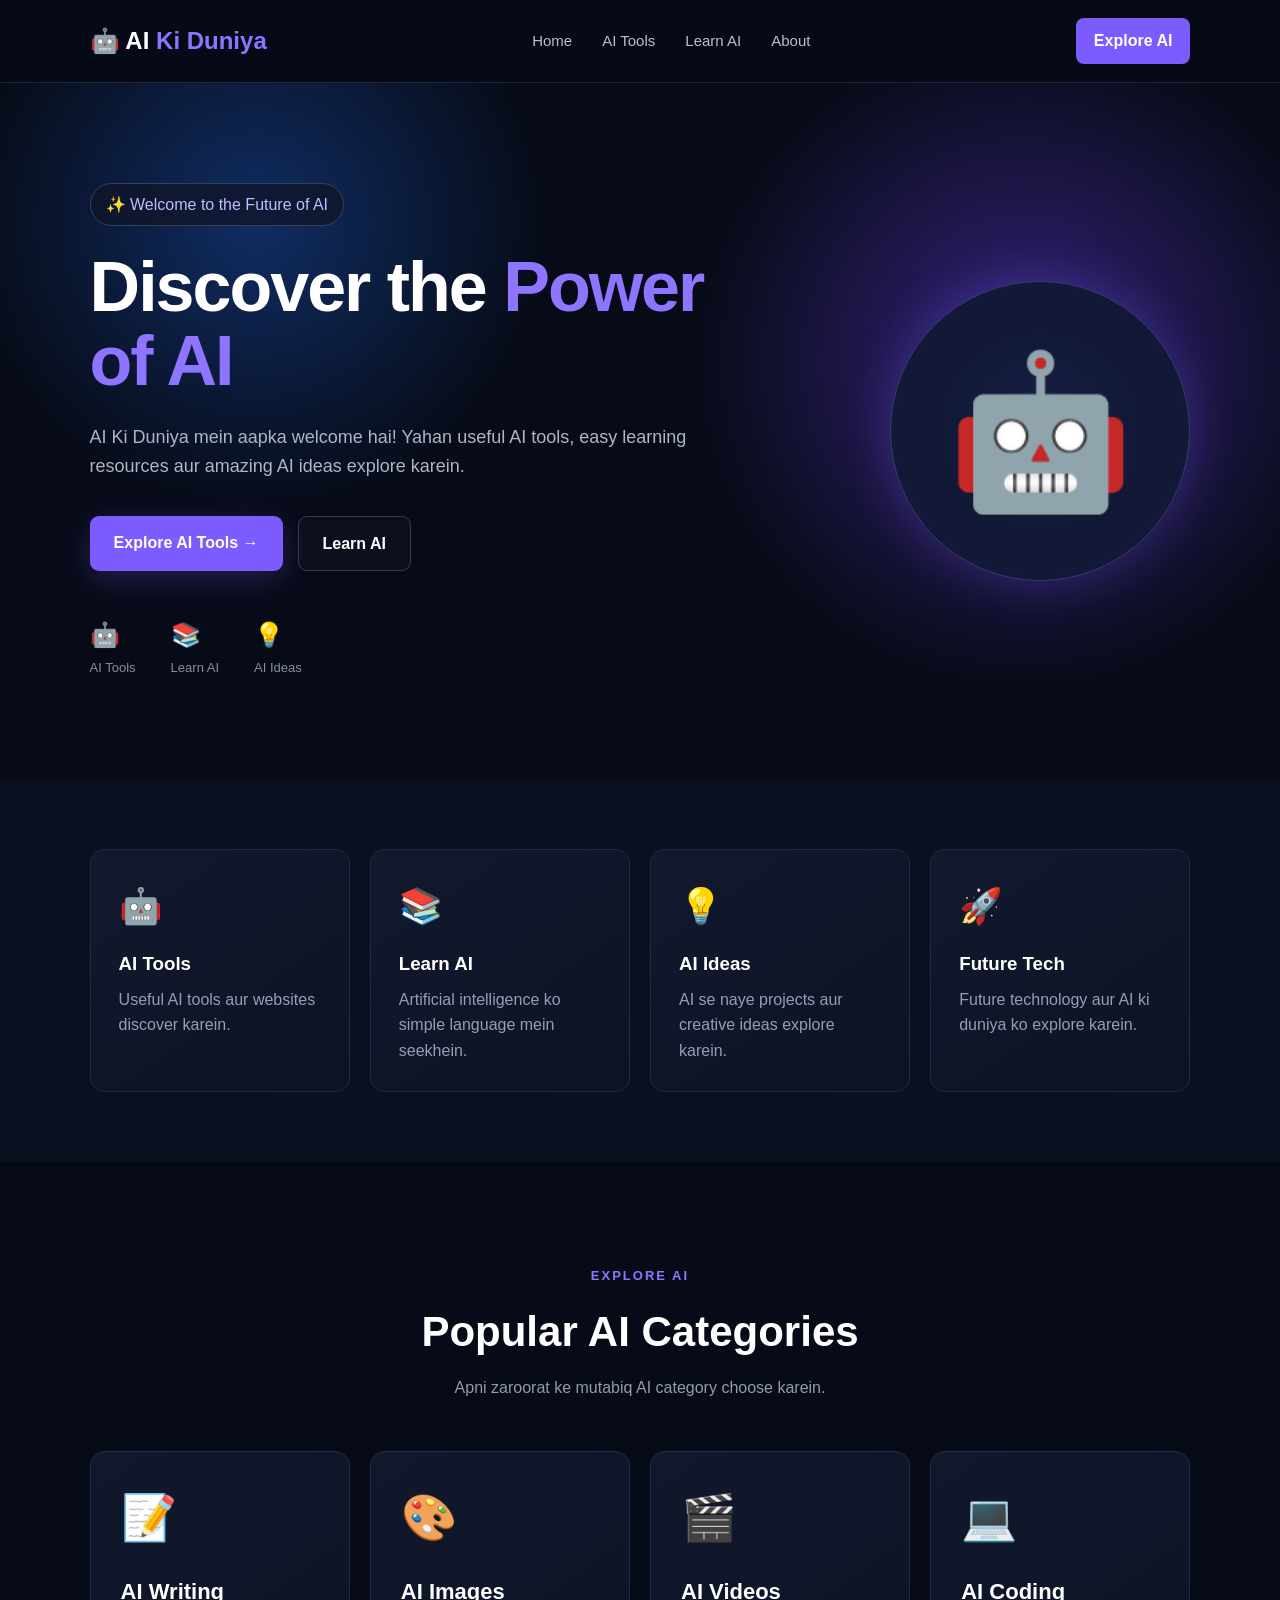
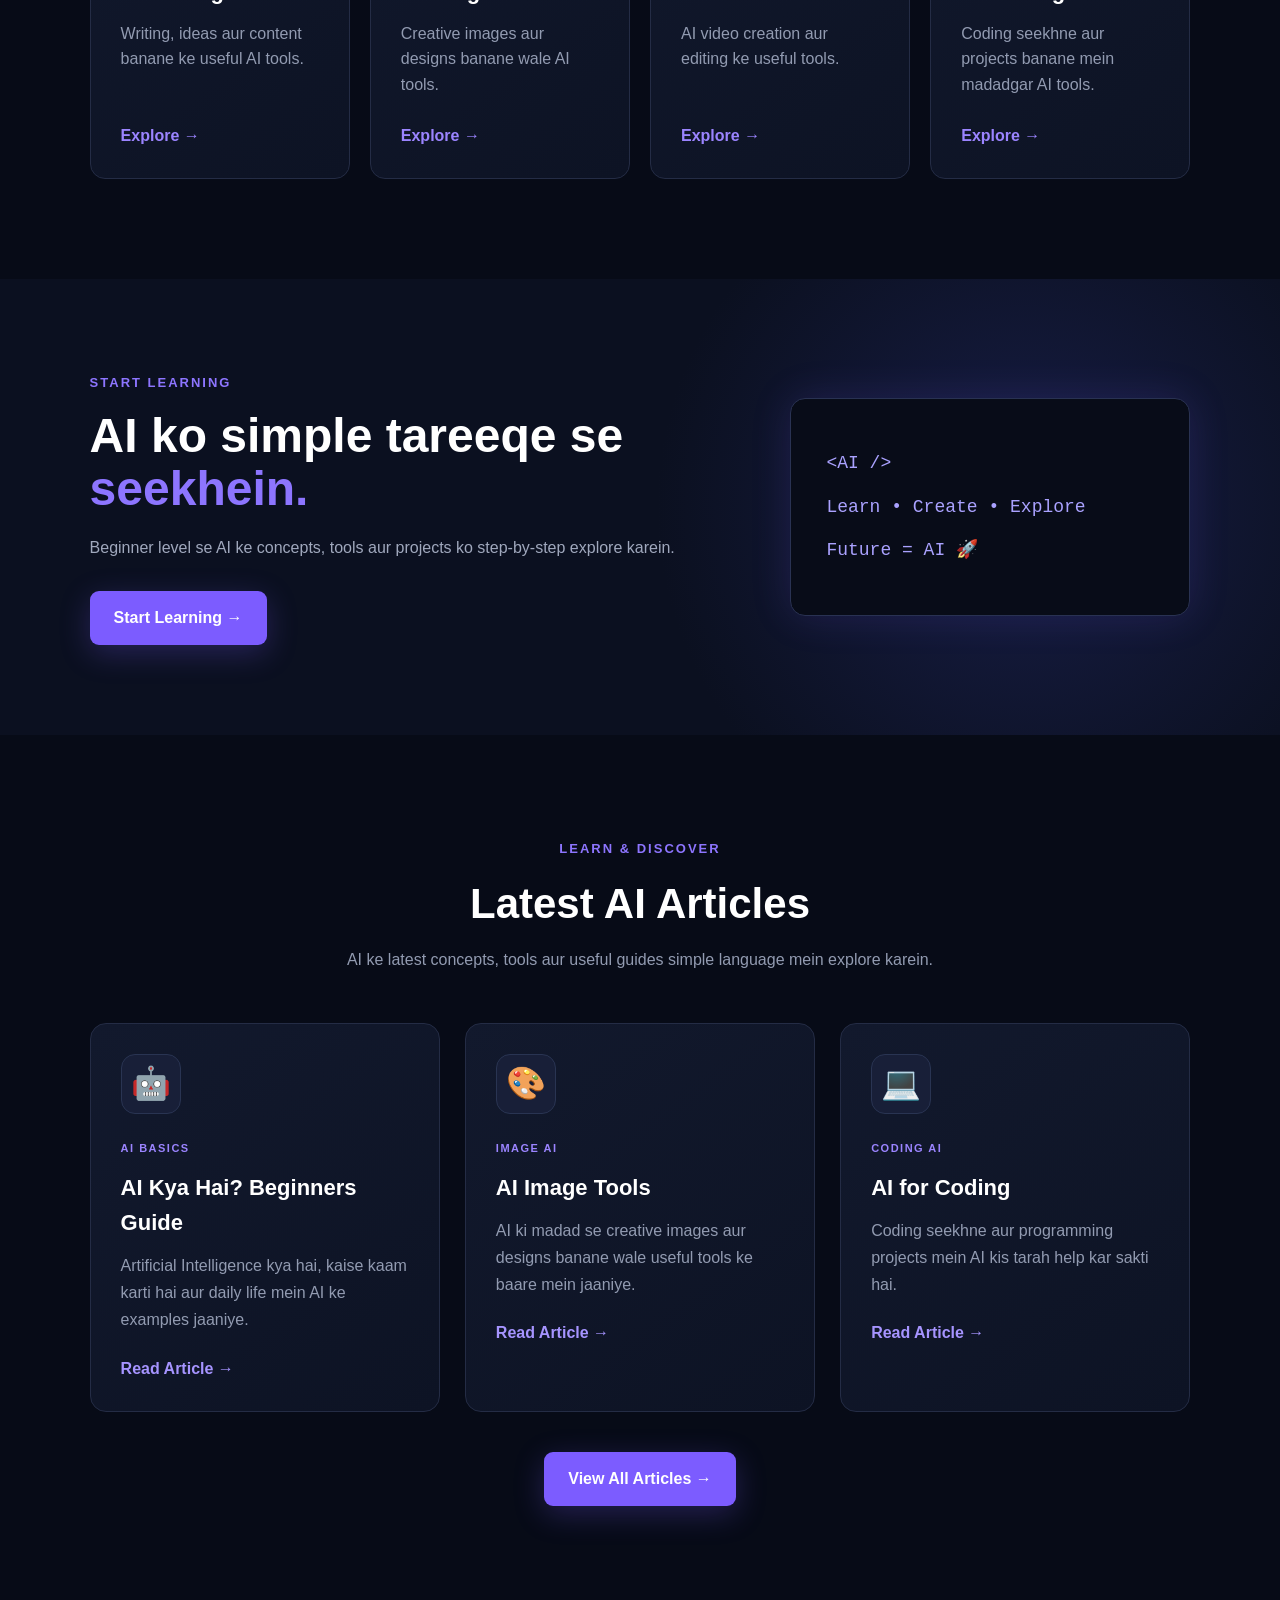
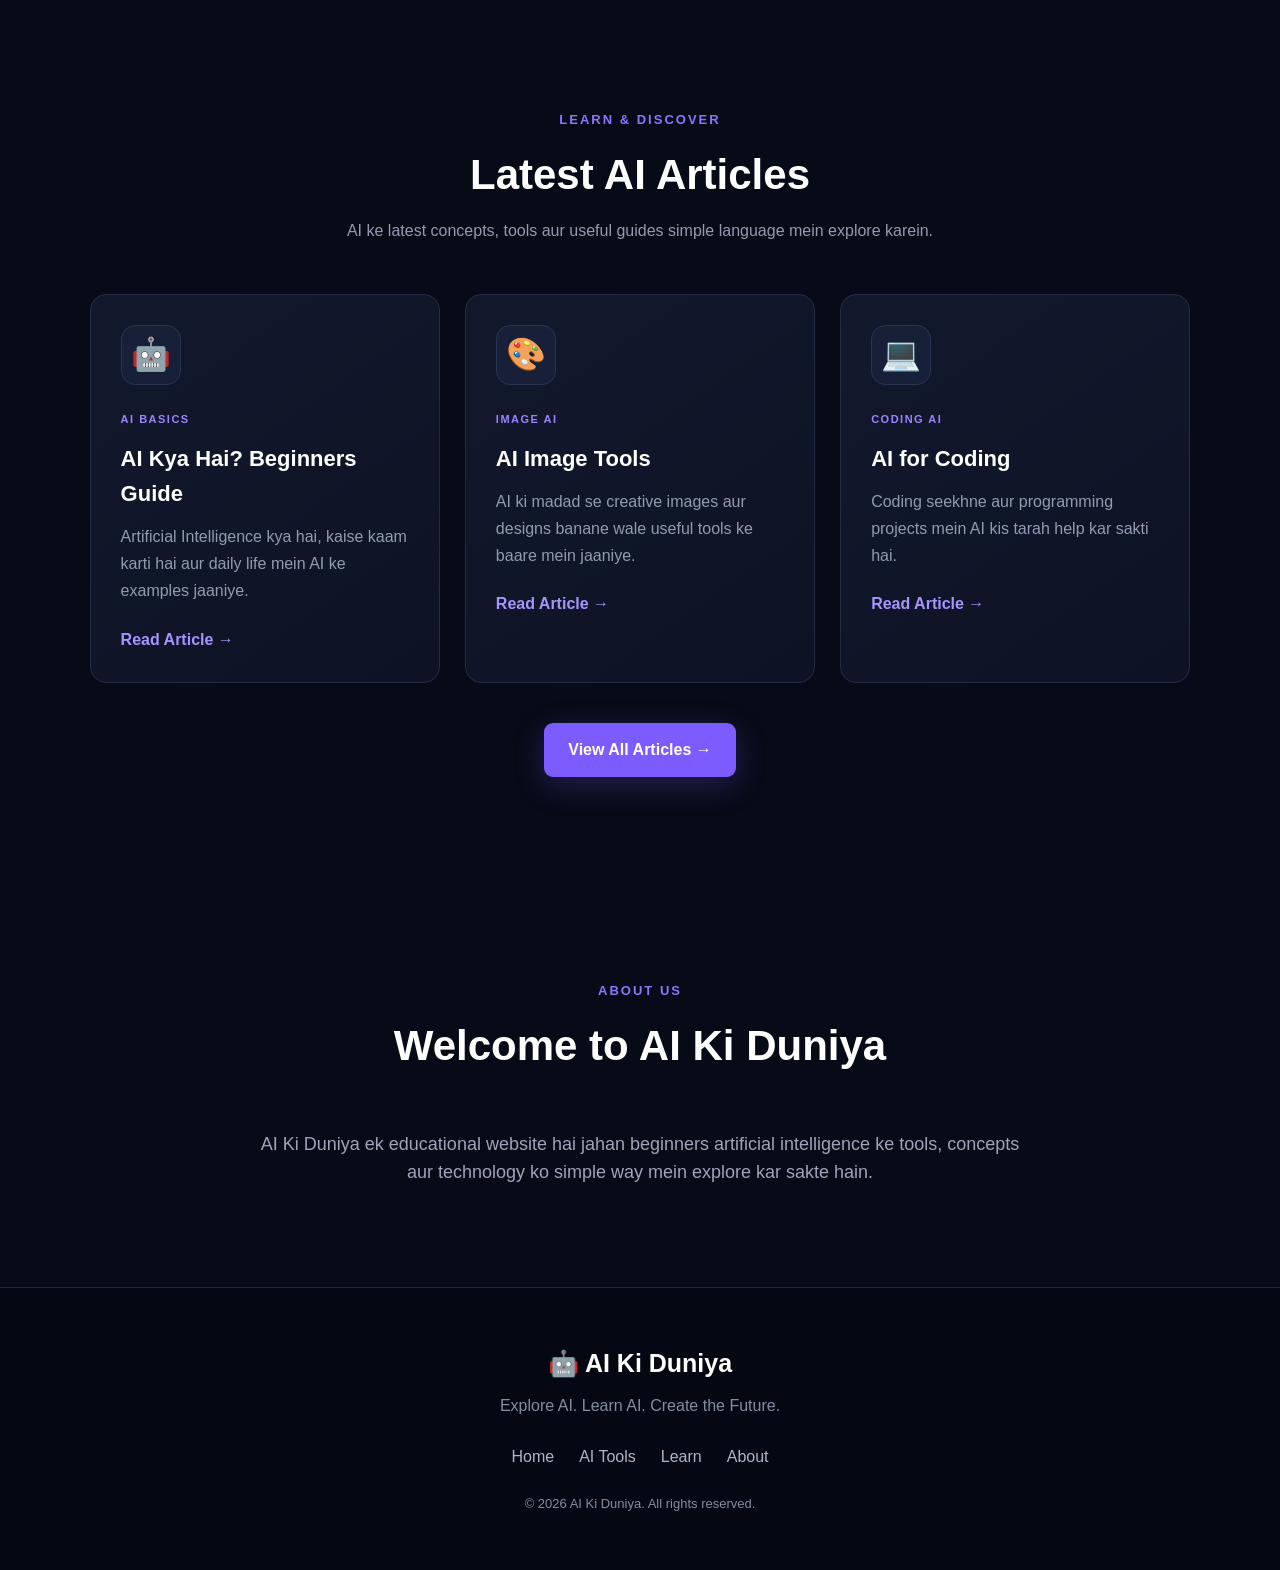
==== commit 1e77bde0: "Add latest AI articles section with styles Added a section for latest AI articles with three article" ====
--- a/index.html
+++ b/index.html
@@ -218,6 +218,485 @@
     </div>
 
 </section>
+    <!-- ===== LATEST AI ARTICLES ===== --><section class="latest-articles" id="articles"><div class="section-title">
+
+    <span>LEARN & DISCOVER</span>
+
+    <h2>Latest AI Articles</h2>
+
+    <p>
+        AI ke latest concepts, tools aur useful guides
+        simple language mein explore karein.
+    </p>
+
+</div>
+
+
+<div class="latest-article-grid">
+
+
+    <!-- ARTICLE 1 -->
+
+    <article class="latest-article-card">
+
+        <div class="latest-article-icon">
+            🤖
+        </div>
+
+        <span class="latest-article-category">
+            AI BASICS
+        </span>
+
+        <h3>
+            AI Kya Hai? Beginners Guide
+        </h3>
+
+        <p>
+            Artificial Intelligence kya hai, kaise kaam karti
+            hai aur daily life mein AI ke examples jaaniye.
+        </p>
+
+        <a href="article-ai-basics.html">
+            Read Article →
+        </a>
+
+    </article>
+
+
+    <!-- ARTICLE 2 -->
+
+    <article class="latest-article-card">
+
+        <div class="latest-article-icon">
+            🎨
+        </div>
+
+        <span class="latest-article-category">
+            IMAGE AI
+        </span>
+
+        <h3>
+            AI Image Tools
+        </h3>
+
+        <p>
+            AI ki madad se creative images aur designs
+            banane wale useful tools ke baare mein jaaniye.
+        </p>
+
+        <a href="articles.html">
+            Read Article →
+        </a>
+
+    </article>
+
+
+    <!-- ARTICLE 3 -->
+
+    <article class="latest-article-card">
+
+        <div class="latest-article-icon">
+            💻
+        </div>
+
+        <span class="latest-article-category">
+            CODING AI
+        </span>
+
+        <h3>
+            AI for Coding
+        </h3>
+
+        <p>
+            Coding seekhne aur programming projects mein
+            AI kis tarah help kar sakti hai.
+        </p>
+
+        <a href="articles.html">
+            Read Article →
+        </a>
+
+    </article>
+
+</div>
+
+
+<div class="articles-view-all">
+
+    <a
+        href="articles.html"
+        class="primary-btn">
+        View All Articles →
+    </a>
+
+</div>
+
+</section><style>
+
+    /* ===== LATEST ARTICLES ===== */
+
+    .latest-articles {
+        padding: 100px 7%;
+        background: #070b17;
+    }
+
+
+    .latest-article-grid {
+        display: grid;
+        grid-template-columns: repeat(3, 1fr);
+        gap: 25px;
+    }
+
+
+    .latest-article-card {
+        padding: 30px;
+
+        background: linear-gradient(
+            145deg,
+            #12192d,
+            #0d1324
+        );
+
+        border: 1px solid #242c45;
+        border-radius: 16px;
+
+        transition: 0.3s;
+    }
+
+
+    .latest-article-card:hover {
+        transform: translateY(-8px);
+        border-color: #7c5cff;
+
+        box-shadow:
+            0 18px 45px rgba(0, 0, 0, 0.3);
+    }
+
+
+    .latest-article-icon {
+        width: 60px;
+        height: 60px;
+
+        display: flex;
+        align-items: center;
+        justify-content: center;
+
+        font-size: 32px;
+
+        background: #181f38;
+
+        border: 1px solid #293452;
+        border-radius: 14px;
+
+        margin-bottom: 20px;
+    }
+
+
+    .latest-article-category {
+        color: #9b84ff;
+
+        font-size: 11px;
+        font-weight: bold;
+
+        letter-spacing: 1.5px;
+    }
+
+
+    .latest-article-card h3 {
+        font-size: 22px;
+        margin: 10px 0 12px;
+    }
+
+
+    .latest-article-card p {
+        color: #929bb1;
+
+        line-height: 1.7;
+
+        margin-bottom: 22px;
+    }
+
+
+    .latest-article-card a {
+        color: #a694ff;
+        font-weight: bold;
+    }
+
+
+    .latest-article-card a:hover {
+        color: white;
+    }
+
+
+    .articles-view-all {
+        text-align: center;
+        margin-top: 40px;
+    }
+
+
+    /* ===== MOBILE ===== */
+
+    @media (max-width: 900px) {
+
+        .latest-article-grid {
+            grid-template-columns: repeat(2, 1fr);
+        }
+
+    }
+
+
+    @media (max-width: 600px) {
+
+        .latest-articles {
+            padding: 70px 5%;
+        }
+
+        .latest-article-grid {
+            grid-template-columns: 1fr;
+        }
+
+    }
+
+</style><!-- ===== LATEST AI ARTICLES ===== --><section class="latest-articles" id="articles"><div class="section-title">
+
+    <span>LEARN & DISCOVER</span>
+
+    <h2>Latest AI Articles</h2>
+
+    <p>
+        AI ke latest concepts, tools aur useful guides
+        simple language mein explore karein.
+    </p>
+
+</div>
+
+
+<div class="latest-article-grid">
+
+
+    <!-- ARTICLE 1 -->
+
+    <article class="latest-article-card">
+
+        <div class="latest-article-icon">
+            🤖
+        </div>
+
+        <span class="latest-article-category">
+            AI BASICS
+        </span>
+
+        <h3>
+            AI Kya Hai? Beginners Guide
+        </h3>
+
+        <p>
+            Artificial Intelligence kya hai, kaise kaam karti
+            hai aur daily life mein AI ke examples jaaniye.
+        </p>
+
+        <a href="article-ai-basics.html">
+            Read Article →
+        </a>
+
+    </article>
+
+
+    <!-- ARTICLE 2 -->
+
+    <article class="latest-article-card">
+
+        <div class="latest-article-icon">
+            🎨
+        </div>
+
+        <span class="latest-article-category">
+            IMAGE AI
+        </span>
+
+        <h3>
+            AI Image Tools
+        </h3>
+
+        <p>
+            AI ki madad se creative images aur designs
+            banane wale useful tools ke baare mein jaaniye.
+        </p>
+
+        <a href="articles.html">
+            Read Article →
+        </a>
+
+    </article>
+
+
+    <!-- ARTICLE 3 -->
+
+    <article class="latest-article-card">
+
+        <div class="latest-article-icon">
+            💻
+        </div>
+
+        <span class="latest-article-category">
+            CODING AI
+        </span>
+
+        <h3>
+            AI for Coding
+        </h3>
+
+        <p>
+            Coding seekhne aur programming projects mein
+            AI kis tarah help kar sakti hai.
+        </p>
+
+        <a href="articles.html">
+            Read Article →
+        </a>
+
+    </article>
+
+</div>
+
+
+<div class="articles-view-all">
+
+    <a
+        href="articles.html"
+        class="primary-btn">
+        View All Articles →
+    </a>
+
+</div>
+
+</section><style>
+
+    /* ===== LATEST ARTICLES ===== */
+
+    .latest-articles {
+        padding: 100px 7%;
+        background: #070b17;
+    }
+
+
+    .latest-article-grid {
+        display: grid;
+        grid-template-columns: repeat(3, 1fr);
+        gap: 25px;
+    }
+
+
+    .latest-article-card {
+        padding: 30px;
+
+        background: linear-gradient(
+            145deg,
+            #12192d,
+            #0d1324
+        );
+
+        border: 1px solid #242c45;
+        border-radius: 16px;
+
+        transition: 0.3s;
+    }
+
+
+    .latest-article-card:hover {
+        transform: translateY(-8px);
+        border-color: #7c5cff;
+
+        box-shadow:
+            0 18px 45px rgba(0, 0, 0, 0.3);
+    }
+
+
+    .latest-article-icon {
+        width: 60px;
+        height: 60px;
+
+        display: flex;
+        align-items: center;
+        justify-content: center;
+
+        font-size: 32px;
+
+        background: #181f38;
+
+        border: 1px solid #293452;
+        border-radius: 14px;
+
+        margin-bottom: 20px;
+    }
+
+
+    .latest-article-category {
+        color: #9b84ff;
+
+        font-size: 11px;
+        font-weight: bold;
+
+        letter-spacing: 1.5px;
+    }
+
+
+    .latest-article-card h3 {
+        font-size: 22px;
+        margin: 10px 0 12px;
+    }
+
+
+    .latest-article-card p {
+        color: #929bb1;
+
+        line-height: 1.7;
+
+        margin-bottom: 22px;
+    }
+
+
+    .latest-article-card a {
+        color: #a694ff;
+        font-weight: bold;
+    }
+
+
+    .latest-article-card a:hover {
+        color: white;
+    }
+
+
+    .articles-view-all {
+        text-align: center;
+        margin-top: 40px;
+    }
+
+
+    /* ===== MOBILE ===== */
+
+    @media (max-width: 900px) {
+
+        .latest-article-grid {
+            grid-template-columns: repeat(2, 1fr);
+        }
+
+    }
+
+
+    @media (max-width: 600px) {
+
+        .latest-articles {
+            padding: 70px 5%;
+        }
+
+        .latest-article-grid {
+            grid-template-columns: 1fr;
+        }
+
+    }
+
+</style>
 
 
 <!-- ===== ABOUT ===== -->
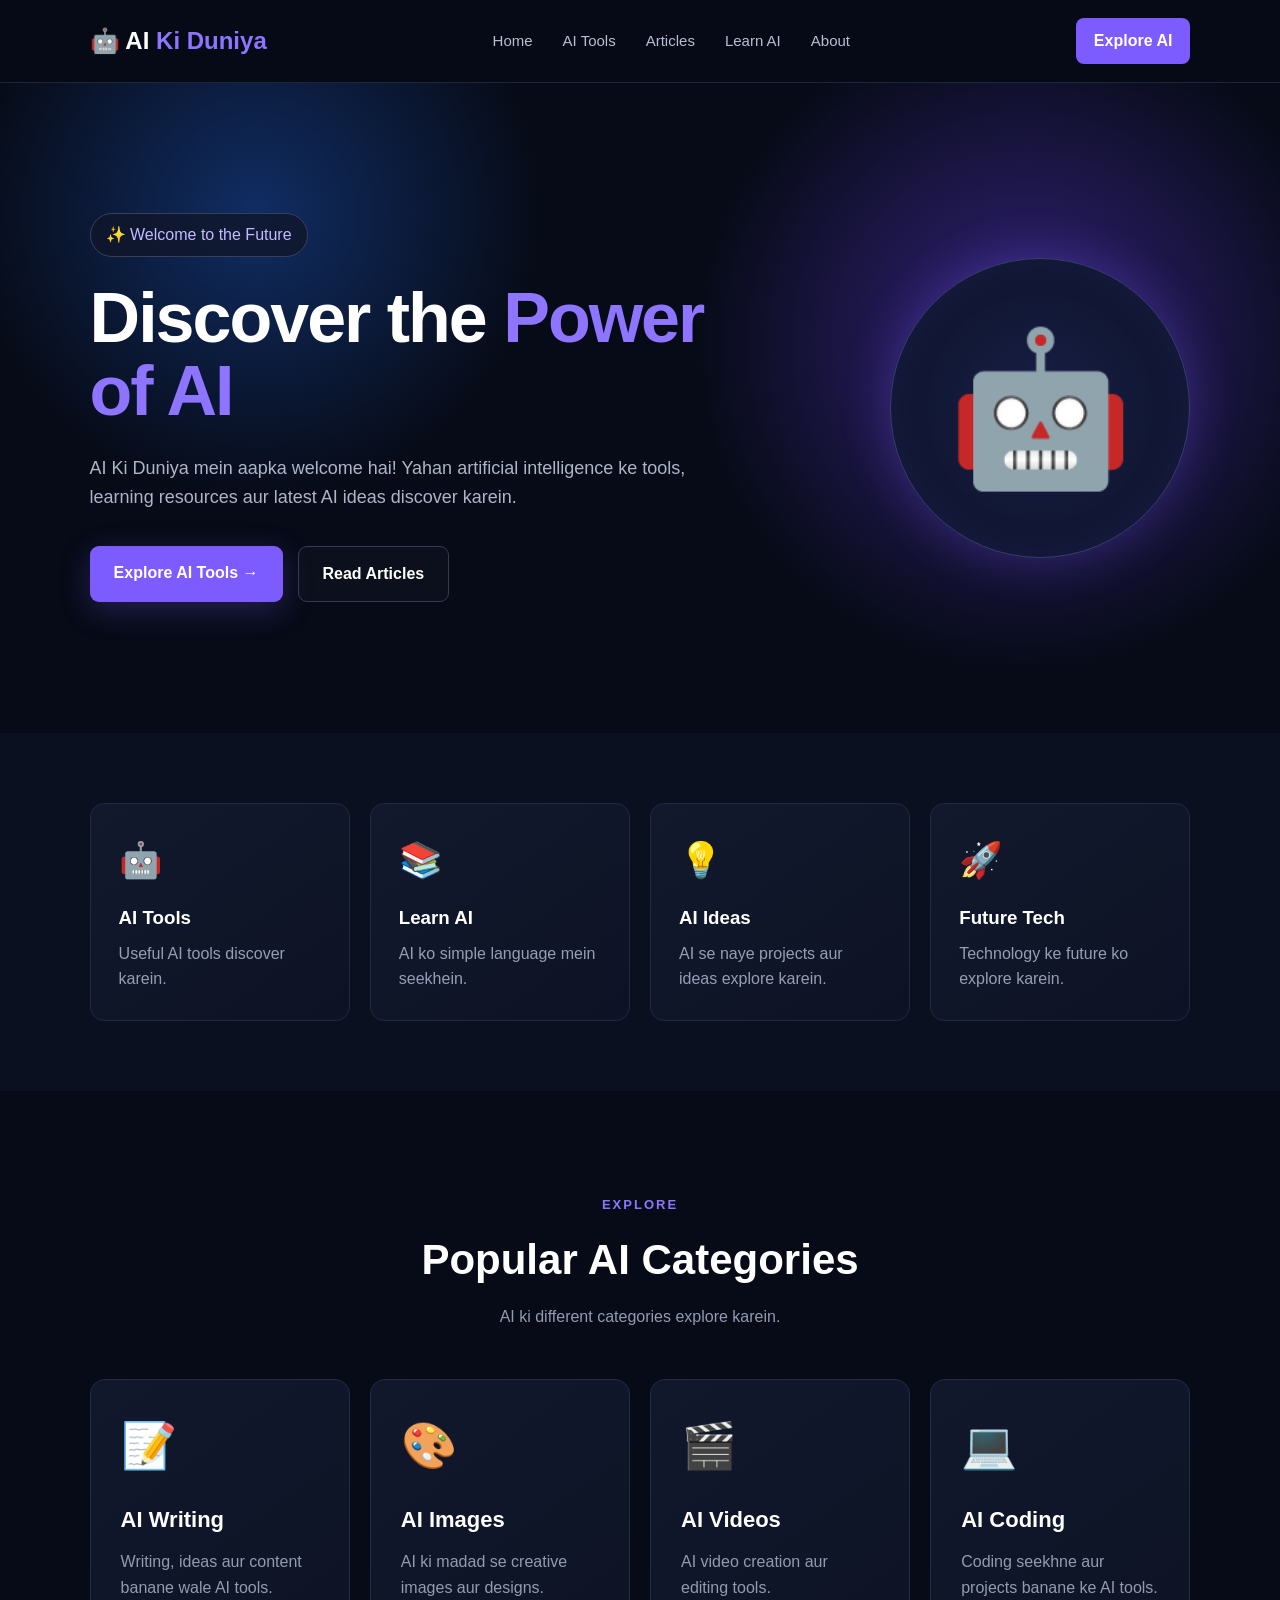
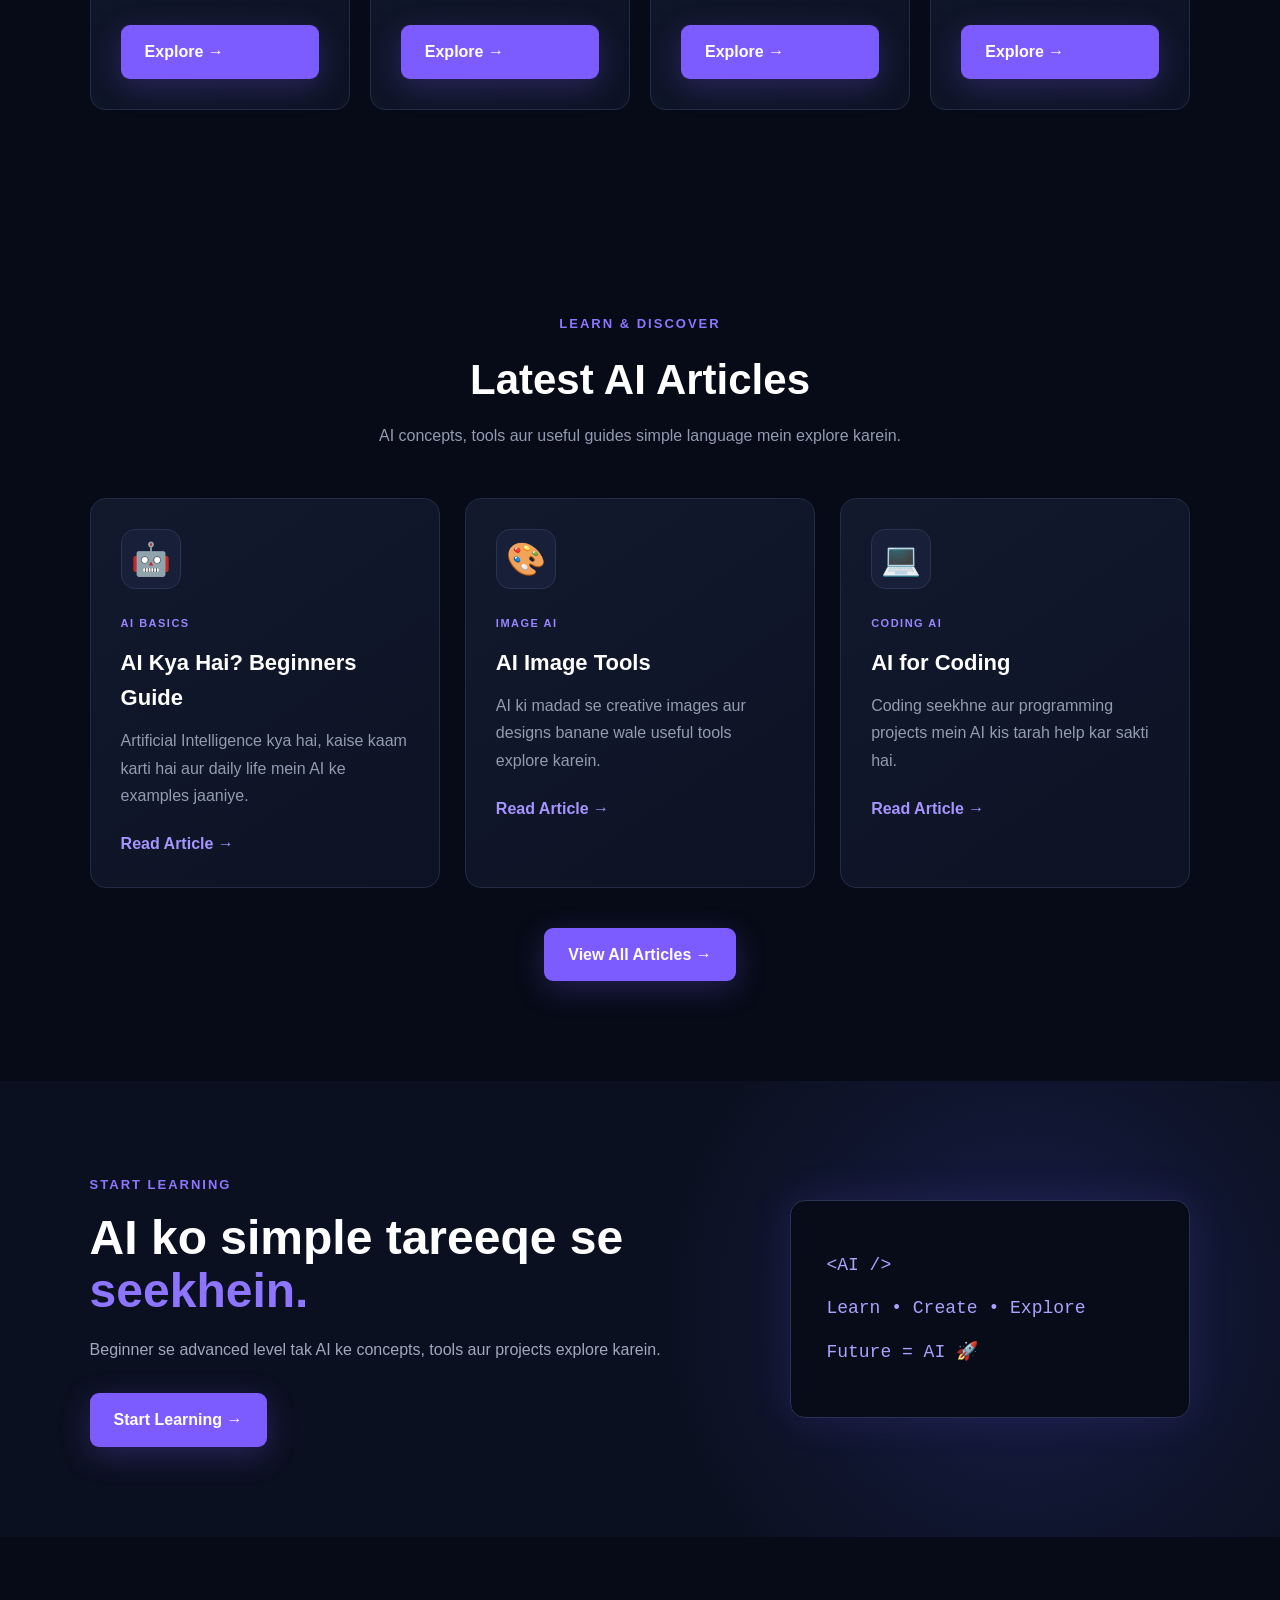
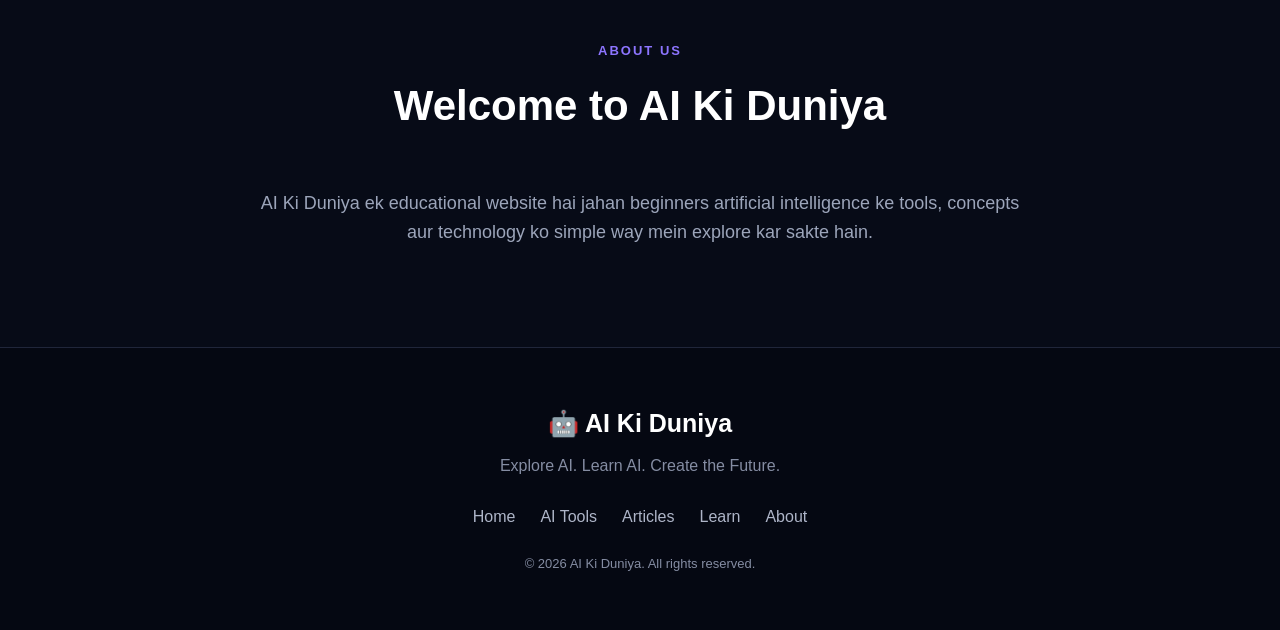
==== commit dc22d157: "Add index.html for AI Ki Duniya website This commit adds a new HTML file for the AI Ki Duniya websit" ====
--- a/index.html
+++ b/index.html
@@ -1,337 +1,15 @@
 <!DOCTYPE html><html lang="en">
 <head>
     <meta charset="UTF-8">
-    <meta name="viewport" content="width=device-width, initial-scale=1.0"><meta name="description" content="AI Ki Duniya - Discover useful AI tools, learn artificial intelligence and explore the future of AI.">
-<meta name="keywords" content="AI tools, artificial intelligence, AI learning, AI Ki Duniya">
-
-<title>AI Ki Duniya | Explore the Future of AI</title>
-    <meta name="google-site-verification" content="D-cada-K-jp9tVQpai0AjSvyXF4azzEEL2dc_AWIbtM" />
+    <meta name="viewport" content="width=device-width, initial-scale=1.0"><meta name="description" content="AI Ki Duniya - Explore AI tools, learn artificial intelligence and discover useful AI articles.">
+
+<title>AI Ki Duniya | Explore the Future</title>
+
+<meta name="google-site-verification" content="D-cada-K-jp9tVQpai0AjSvyXF4azzEEL2dc_AWIbtM" />
 
 <link rel="stylesheet" href="style.css">
 
-</head><body><!-- ===== NAVBAR ===== -->
-<header class="navbar">
-
-    <a href="#home" class="logo">
-        🤖 AI <span>Ki Duniya</span>
-    </a>
-
-    <nav>
-        <a href="#home">Home</a>
-        <a href="tools.html">AI Tools</a>
-        <a href="#learn">Learn AI</a>
-        <a href="#about">About</a>
-    </nav>
-
-    <a href="tools.html" class="nav-button">
-        Explore AI
-    </a>
-
-</header>
-
-
-<!-- ===== HERO ===== -->
-<section class="hero" id="home">
-
-    <div class="hero-content">
-
-        <div class="badge">
-            ✨ Welcome to the Future of AI
-        </div>
-
-        <h1>
-            Discover the
-            <span>Power of AI</span>
-        </h1>
-
-        <p>
-            AI Ki Duniya mein aapka welcome hai!
-            Yahan useful AI tools, easy learning resources
-            aur amazing AI ideas explore karein.
-        </p>
-
-        <div class="hero-buttons">
-
-            <a href="tools.html" class="primary-btn">
-                Explore AI Tools →
-            </a>
-
-            <a href="#learn" class="secondary-btn">
-                Learn AI
-            </a>
-
-        </div>
-
-        <div class="hero-stats">
-            <div>
-                <strong>🤖</strong>
-                <span>AI Tools</span>
-            </div>
-
-            <div>
-                <strong>📚</strong>
-                <span>Learn AI</span>
-            </div>
-
-            <div>
-                <strong>💡</strong>
-                <span>AI Ideas</span>
-            </div>
-        </div>
-
-    </div>
-
-    <div class="robot">
-        🤖
-    </div>
-
-</section>
-
-
-<!-- ===== FEATURES ===== -->
-<section class="features">
-
-    <div class="feature-card">
-        <div class="icon">🤖</div>
-        <h3>AI Tools</h3>
-        <p>
-            Useful AI tools aur websites discover karein.
-        </p>
-    </div>
-
-    <div class="feature-card">
-        <div class="icon">📚</div>
-        <h3>Learn AI</h3>
-        <p>
-            Artificial intelligence ko simple language mein seekhein.
-        </p>
-    </div>
-
-    <div class="feature-card">
-        <div class="icon">💡</div>
-        <h3>AI Ideas</h3>
-        <p>
-            AI se naye projects aur creative ideas explore karein.
-        </p>
-    </div>
-
-    <div class="feature-card">
-        <div class="icon">🚀</div>
-        <h3>Future Tech</h3>
-        <p>
-            Future technology aur AI ki duniya ko explore karein.
-        </p>
-    </div>
-
-</section>
-
-
-<!-- ===== AI TOOLS ===== -->
-<section class="section" id="tools">
-
-    <div class="section-title">
-        <span>EXPLORE AI</span>
-        <h2>Popular AI Categories</h2>
-        <p>
-            Apni zaroorat ke mutabiq AI category choose karein.
-        </p>
-    </div>
-
-    <div class="cards">
-
-        <div class="card">
-            <div class="card-icon">📝</div>
-            <h3>AI Writing</h3>
-            <p>
-                Writing, ideas aur content banane ke useful AI tools.
-            </p>
-            <a href="tools.html" class="card-btn">
-                Explore →
-            </a>
-        </div>
-
-        <div class="card">
-            <div class="card-icon">🎨</div>
-            <h3>AI Images</h3>
-            <p>
-                Creative images aur designs banane wale AI tools.
-            </p>
-            <a href="tools.html" class="card-btn">
-                Explore →
-            </a>
-        </div>
-
-        <div class="card">
-            <div class="card-icon">🎬</div>
-            <h3>AI Videos</h3>
-            <p>
-                AI video creation aur editing ke useful tools.
-            </p>
-            <a href="tools.html" class="card-btn">
-                Explore →
-            </a>
-        </div>
-
-        <div class="card">
-            <div class="card-icon">💻</div>
-            <h3>AI Coding</h3>
-            <p>
-                Coding seekhne aur projects banane mein madadgar AI tools.
-            </p>
-            <a href="tools.html" class="card-btn">
-                Explore →
-            </a>
-        </div>
-
-    </div>
-
-</section>
-
-
-<!-- ===== LEARN AI ===== -->
-<section class="learn-section" id="learn">
-
-    <div class="learn-content">
-
-        <span>START LEARNING</span>
-
-        <h2>
-            AI ko simple tareeqe se
-            <strong>seekhein.</strong>
-        </h2>
-
-        <p>
-            Beginner level se AI ke concepts, tools aur
-            projects ko step-by-step explore karein.
-        </p>
-
-        <a href="tools.html" class="primary-btn">
-            Start Learning →
-        </a>
-
-    </div>
-
-    <div class="learn-box">
-        <div class="code-line">&lt;AI /&gt;</div>
-        <div class="code-line">Learn • Create • Explore</div>
-        <div class="code-line">Future = AI 🚀</div>
-    </div>
-
-</section>
-    <!-- ===== LATEST AI ARTICLES ===== --><section class="latest-articles" id="articles"><div class="section-title">
-
-    <span>LEARN & DISCOVER</span>
-
-    <h2>Latest AI Articles</h2>
-
-    <p>
-        AI ke latest concepts, tools aur useful guides
-        simple language mein explore karein.
-    </p>
-
-</div>
-
-
-<div class="latest-article-grid">
-
-
-    <!-- ARTICLE 1 -->
-
-    <article class="latest-article-card">
-
-        <div class="latest-article-icon">
-            🤖
-        </div>
-
-        <span class="latest-article-category">
-            AI BASICS
-        </span>
-
-        <h3>
-            AI Kya Hai? Beginners Guide
-        </h3>
-
-        <p>
-            Artificial Intelligence kya hai, kaise kaam karti
-            hai aur daily life mein AI ke examples jaaniye.
-        </p>
-
-        <a href="article-ai-basics.html">
-            Read Article →
-        </a>
-
-    </article>
-
-
-    <!-- ARTICLE 2 -->
-
-    <article class="latest-article-card">
-
-        <div class="latest-article-icon">
-            🎨
-        </div>
-
-        <span class="latest-article-category">
-            IMAGE AI
-        </span>
-
-        <h3>
-            AI Image Tools
-        </h3>
-
-        <p>
-            AI ki madad se creative images aur designs
-            banane wale useful tools ke baare mein jaaniye.
-        </p>
-
-        <a href="articles.html">
-            Read Article →
-        </a>
-
-    </article>
-
-
-    <!-- ARTICLE 3 -->
-
-    <article class="latest-article-card">
-
-        <div class="latest-article-icon">
-            💻
-        </div>
-
-        <span class="latest-article-category">
-            CODING AI
-        </span>
-
-        <h3>
-            AI for Coding
-        </h3>
-
-        <p>
-            Coding seekhne aur programming projects mein
-            AI kis tarah help kar sakti hai.
-        </p>
-
-        <a href="articles.html">
-            Read Article →
-        </a>
-
-    </article>
-
-</div>
-
-
-<div class="articles-view-all">
-
-    <a
-        href="articles.html"
-        class="primary-btn">
-        View All Articles →
-    </a>
-
-</div>
-
-</section><style>
+<style>
 
     /* ===== LATEST ARTICLES ===== */
 
@@ -339,14 +17,12 @@
         padding: 100px 7%;
         background: #070b17;
     }
-
 
     .latest-article-grid {
         display: grid;
         grid-template-columns: repeat(3, 1fr);
         gap: 25px;
     }
-
 
     .latest-article-card {
         padding: 30px;
@@ -363,15 +39,12 @@
         transition: 0.3s;
     }
 
-
     .latest-article-card:hover {
         transform: translateY(-8px);
         border-color: #7c5cff;
-
         box-shadow:
-            0 18px 45px rgba(0, 0, 0, 0.3);
-    }
-
+            0 18px 45px rgba(0,0,0,0.3);
+    }
 
     .latest-article-icon {
         width: 60px;
@@ -384,56 +57,44 @@
         font-size: 32px;
 
         background: #181f38;
-
         border: 1px solid #293452;
         border-radius: 14px;
 
         margin-bottom: 20px;
     }
 
-
     .latest-article-category {
         color: #9b84ff;
-
         font-size: 11px;
         font-weight: bold;
-
         letter-spacing: 1.5px;
     }
-
 
     .latest-article-card h3 {
         font-size: 22px;
         margin: 10px 0 12px;
     }
 
-
     .latest-article-card p {
         color: #929bb1;
-
         line-height: 1.7;
-
         margin-bottom: 22px;
     }
-
 
     .latest-article-card a {
         color: #a694ff;
         font-weight: bold;
     }
 
-
     .latest-article-card a:hover {
         color: white;
     }
-
 
     .articles-view-all {
         text-align: center;
         margin-top: 40px;
     }
 
-
     /* ===== MOBILE ===== */
 
     @media (max-width: 900px) {
@@ -444,7 +105,6 @@
 
     }
 
-
     @media (max-width: 600px) {
 
         .latest-articles {
@@ -457,266 +117,500 @@
 
     }
 
-</style><!-- ===== LATEST AI ARTICLES ===== --><section class="latest-articles" id="articles"><div class="section-title">
-
-    <span>LEARN & DISCOVER</span>
-
-    <h2>Latest AI Articles</h2>
+</style>
+
+</head><body><!-- ===== NAVBAR ===== -->
+
+<header class="navbar">
+
+    <a href="#home" class="logo">
+        🤖 AI <span>Ki Duniya</span>
+    </a>
+
+    <nav>
+
+        <a href="#home">
+            Home
+        </a>
+
+        <a href="tools.html">
+            AI Tools
+        </a>
+
+        <a href="articles.html">
+            Articles
+        </a>
+
+        <a href="#learn">
+            Learn AI
+        </a>
+
+        <a href="#about">
+            About
+        </a>
+
+    </nav>
+
+    <a href="tools.html" class="nav-button">
+        Explore AI
+    </a>
+
+</header>
+
+
+<!-- ===== HERO ===== -->
+
+<section class="hero" id="home">
+
+    <div class="hero-content">
+
+        <div class="badge">
+            ✨ Welcome to the Future
+        </div>
+
+        <h1>
+            Discover the
+            <span>Power of AI</span>
+        </h1>
+
+        <p>
+            AI Ki Duniya mein aapka welcome hai!
+            Yahan artificial intelligence ke tools,
+            learning resources aur latest AI ideas
+            discover karein.
+        </p>
+
+        <div class="hero-buttons">
+
+            <a
+                href="tools.html"
+                class="primary-btn">
+                Explore AI Tools →
+            </a>
+
+            <a
+                href="#articles"
+                class="secondary-btn">
+                Read Articles
+            </a>
+
+        </div>
+
+    </div>
+
+
+    <div class="robot">
+        🤖
+    </div>
+
+</section>
+
+
+<!-- ===== FEATURES ===== -->
+
+<section class="features">
+
+    <div class="feature-card">
+
+        <div class="icon">
+            🤖
+        </div>
+
+        <h3>
+            AI Tools
+        </h3>
+
+        <p>
+            Useful AI tools discover karein.
+        </p>
+
+    </div>
+
+
+    <div class="feature-card">
+
+        <div class="icon">
+            📚
+        </div>
+
+        <h3>
+            Learn AI
+        </h3>
+
+        <p>
+            AI ko simple language mein seekhein.
+        </p>
+
+    </div>
+
+
+    <div class="feature-card">
+
+        <div class="icon">
+            💡
+        </div>
+
+        <h3>
+            AI Ideas
+        </h3>
+
+        <p>
+            AI se naye projects aur ideas explore karein.
+        </p>
+
+    </div>
+
+
+    <div class="feature-card">
+
+        <div class="icon">
+            🚀
+        </div>
+
+        <h3>
+            Future Tech
+        </h3>
+
+        <p>
+            Technology ke future ko explore karein.
+        </p>
+
+    </div>
+
+</section>
+
+
+<!-- ===== AI TOOLS ===== -->
+
+<section class="section" id="tools">
+
+    <div class="section-title">
+
+        <span>
+            EXPLORE
+        </span>
+
+        <h2>
+            Popular AI Categories
+        </h2>
+
+        <p>
+            AI ki different categories explore karein.
+        </p>
+
+    </div>
+
+
+    <div class="cards">
+
+
+        <div class="card">
+
+            <div class="card-icon">
+                📝
+            </div>
+
+            <h3>
+                AI Writing
+            </h3>
+
+            <p>
+                Writing, ideas aur content banane wale
+                AI tools.
+            </p>
+
+            <a
+                href="tools.html"
+                class="primary-btn">
+                Explore →
+            </a>
+
+        </div>
+
+
+        <div class="card">
+
+            <div class="card-icon">
+                🎨
+            </div>
+
+            <h3>
+                AI Images
+            </h3>
+
+            <p>
+                AI ki madad se creative images aur
+                designs.
+            </p>
+
+            <a
+                href="tools.html"
+                class="primary-btn">
+                Explore →
+            </a>
+
+        </div>
+
+
+        <div class="card">
+
+            <div class="card-icon">
+                🎬
+            </div>
+
+            <h3>
+                AI Videos
+            </h3>
+
+            <p>
+                AI video creation aur editing tools.
+            </p>
+
+            <a
+                href="tools.html"
+                class="primary-btn">
+                Explore →
+            </a>
+
+        </div>
+
+
+        <div class="card">
+
+            <div class="card-icon">
+                💻
+            </div>
+
+            <h3>
+                AI Coding
+            </h3>
+
+            <p>
+                Coding seekhne aur projects banane ke
+                AI tools.
+            </p>
+
+            <a
+                href="tools.html"
+                class="primary-btn">
+                Explore →
+            </a>
+
+        </div>
+
+    </div>
+
+</section>
+
+
+<!-- ===== LATEST AI ARTICLES ===== -->
+
+<section
+    class="latest-articles"
+    id="articles">
+
+    <div class="section-title">
+
+        <span>
+            LEARN & DISCOVER
+        </span>
+
+        <h2>
+            Latest AI Articles
+        </h2>
+
+        <p>
+            AI concepts, tools aur useful guides
+            simple language mein explore karein.
+        </p>
+
+    </div>
+
+
+    <div class="latest-article-grid">
+
+
+        <!-- ARTICLE 1 -->
+
+        <article class="latest-article-card">
+
+            <div class="latest-article-icon">
+                🤖
+            </div>
+
+            <span class="latest-article-category">
+                AI BASICS
+            </span>
+
+            <h3>
+                AI Kya Hai? Beginners Guide
+            </h3>
+
+            <p>
+                Artificial Intelligence kya hai,
+                kaise kaam karti hai aur daily life
+                mein AI ke examples jaaniye.
+            </p>
+
+            <a href="article-ai-basics.html">
+                Read Article →
+            </a>
+
+        </article>
+
+
+        <!-- ARTICLE 2 -->
+
+        <article class="latest-article-card">
+
+            <div class="latest-article-icon">
+                🎨
+            </div>
+
+            <span class="latest-article-category">
+                IMAGE AI
+            </span>
+
+            <h3>
+                AI Image Tools
+            </h3>
+
+            <p>
+                AI ki madad se creative images aur
+                designs banane wale useful tools
+                explore karein.
+            </p>
+
+            <a href="articles.html">
+                Read Article →
+            </a>
+
+        </article>
+
+
+        <!-- ARTICLE 3 -->
+
+        <article class="latest-article-card">
+
+            <div class="latest-article-icon">
+                💻
+            </div>
+
+            <span class="latest-article-category">
+                CODING AI
+            </span>
+
+            <h3>
+                AI for Coding
+            </h3>
+
+            <p>
+                Coding seekhne aur programming projects
+                mein AI kis tarah help kar sakti hai.
+            </p>
+
+            <a href="articles.html">
+                Read Article →
+            </a>
+
+        </article>
+
+    </div>
+
+
+    <div class="articles-view-all">
+
+        <a
+            href="articles.html"
+            class="primary-btn">
+            View All Articles →
+        </a>
+
+    </div>
+
+</section>
+
+
+<!-- ===== LEARN SECTION ===== -->
+
+<section
+    class="learn-section"
+    id="learn">
+
+    <div class="learn-content">
+
+        <span>
+            START LEARNING
+        </span>
+
+        <h2>
+            AI ko simple tareeqe se
+            <strong>seekhein.</strong>
+        </h2>
+
+        <p>
+            Beginner se advanced level tak AI ke
+            concepts, tools aur projects explore karein.
+        </p>
+
+        <a
+            href="articles.html"
+            class="primary-btn">
+            Start Learning →
+        </a>
+
+    </div>
+
+
+    <div class="learn-box">
+
+        <div class="code-line">
+            &lt;AI /&gt;
+        </div>
+
+        <div class="code-line">
+            Learn • Create • Explore
+        </div>
+
+        <div class="code-line">
+            Future = AI 🚀
+        </div>
+
+    </div>
+
+</section>
+
+
+<!-- ===== ABOUT ===== -->
+
+<section
+    class="about"
+    id="about">
+
+    <div class="section-title">
+
+        <span>
+            ABOUT US
+        </span>
+
+        <h2>
+            Welcome to AI Ki Duniya
+        </h2>
+
+    </div>
 
     <p>
-        AI ke latest concepts, tools aur useful guides
-        simple language mein explore karein.
+        AI Ki Duniya ek educational website hai jahan
+        beginners artificial intelligence ke tools,
+        concepts aur technology ko simple way mein
+        explore kar sakte hain.
     </p>
 
-</div>
-
-
-<div class="latest-article-grid">
-
-
-    <!-- ARTICLE 1 -->
-
-    <article class="latest-article-card">
-
-        <div class="latest-article-icon">
-            🤖
-        </div>
-
-        <span class="latest-article-category">
-            AI BASICS
-        </span>
-
-        <h3>
-            AI Kya Hai? Beginners Guide
-        </h3>
-
-        <p>
-            Artificial Intelligence kya hai, kaise kaam karti
-            hai aur daily life mein AI ke examples jaaniye.
-        </p>
-
-        <a href="article-ai-basics.html">
-            Read Article →
-        </a>
-
-    </article>
-
-
-    <!-- ARTICLE 2 -->
-
-    <article class="latest-article-card">
-
-        <div class="latest-article-icon">
-            🎨
-        </div>
-
-        <span class="latest-article-category">
-            IMAGE AI
-        </span>
-
-        <h3>
-            AI Image Tools
-        </h3>
-
-        <p>
-            AI ki madad se creative images aur designs
-            banane wale useful tools ke baare mein jaaniye.
-        </p>
-
-        <a href="articles.html">
-            Read Article →
-        </a>
-
-    </article>
-
-
-    <!-- ARTICLE 3 -->
-
-    <article class="latest-article-card">
-
-        <div class="latest-article-icon">
-            💻
-        </div>
-
-        <span class="latest-article-category">
-            CODING AI
-        </span>
-
-        <h3>
-            AI for Coding
-        </h3>
-
-        <p>
-            Coding seekhne aur programming projects mein
-            AI kis tarah help kar sakti hai.
-        </p>
-
-        <a href="articles.html">
-            Read Article →
-        </a>
-
-    </article>
-
-</div>
-
-
-<div class="articles-view-all">
-
-    <a
-        href="articles.html"
-        class="primary-btn">
-        View All Articles →
-    </a>
-
-</div>
-
-</section><style>
-
-    /* ===== LATEST ARTICLES ===== */
-
-    .latest-articles {
-        padding: 100px 7%;
-        background: #070b17;
-    }
-
-
-    .latest-article-grid {
-        display: grid;
-        grid-template-columns: repeat(3, 1fr);
-        gap: 25px;
-    }
-
-
-    .latest-article-card {
-        padding: 30px;
-
-        background: linear-gradient(
-            145deg,
-            #12192d,
-            #0d1324
-        );
-
-        border: 1px solid #242c45;
-        border-radius: 16px;
-
-        transition: 0.3s;
-    }
-
-
-    .latest-article-card:hover {
-        transform: translateY(-8px);
-        border-color: #7c5cff;
-
-        box-shadow:
-            0 18px 45px rgba(0, 0, 0, 0.3);
-    }
-
-
-    .latest-article-icon {
-        width: 60px;
-        height: 60px;
-
-        display: flex;
-        align-items: center;
-        justify-content: center;
-
-        font-size: 32px;
-
-        background: #181f38;
-
-        border: 1px solid #293452;
-        border-radius: 14px;
-
-        margin-bottom: 20px;
-    }
-
-
-    .latest-article-category {
-        color: #9b84ff;
-
-        font-size: 11px;
-        font-weight: bold;
-
-        letter-spacing: 1.5px;
-    }
-
-
-    .latest-article-card h3 {
-        font-size: 22px;
-        margin: 10px 0 12px;
-    }
-
-
-    .latest-article-card p {
-        color: #929bb1;
-
-        line-height: 1.7;
-
-        margin-bottom: 22px;
-    }
-
-
-    .latest-article-card a {
-        color: #a694ff;
-        font-weight: bold;
-    }
-
-
-    .latest-article-card a:hover {
-        color: white;
-    }
-
-
-    .articles-view-all {
-        text-align: center;
-        margin-top: 40px;
-    }
-
-
-    /* ===== MOBILE ===== */
-
-    @media (max-width: 900px) {
-
-        .latest-article-grid {
-            grid-template-columns: repeat(2, 1fr);
-        }
-
-    }
-
-
-    @media (max-width: 600px) {
-
-        .latest-articles {
-            padding: 70px 5%;
-        }
-
-        .latest-article-grid {
-            grid-template-columns: 1fr;
-        }
-
-    }
-
-</style>
-
-
-<!-- ===== ABOUT ===== -->
-<section class="about" id="about">
-
-    <div class="section-title">
-        <span>ABOUT US</span>
-        <h2>Welcome to AI Ki Duniya</h2>
-    </div>
-
-    <p>
-        AI Ki Duniya ek educational website hai jahan beginners
-        artificial intelligence ke tools, concepts aur technology
-        ko simple way mein explore kar sakte hain.
-    </p>
-
 </section>
 
 
 <!-- ===== FOOTER ===== -->
+
 <footer>
 
     <div class="footer-logo">
@@ -728,10 +622,27 @@
     </p>
 
     <div class="footer-links">
-        <a href="#home">Home</a>
-        <a href="tools.html">AI Tools</a>
-        <a href="#learn">Learn</a>
-        <a href="#about">About</a>
+
+        <a href="#home">
+            Home
+        </a>
+
+        <a href="tools.html">
+            AI Tools
+        </a>
+
+        <a href="articles.html">
+            Articles
+        </a>
+
+        <a href="#learn">
+            Learn
+        </a>
+
+        <a href="#about">
+            About
+        </a>
+
     </div>
 
     <p class="copyright">
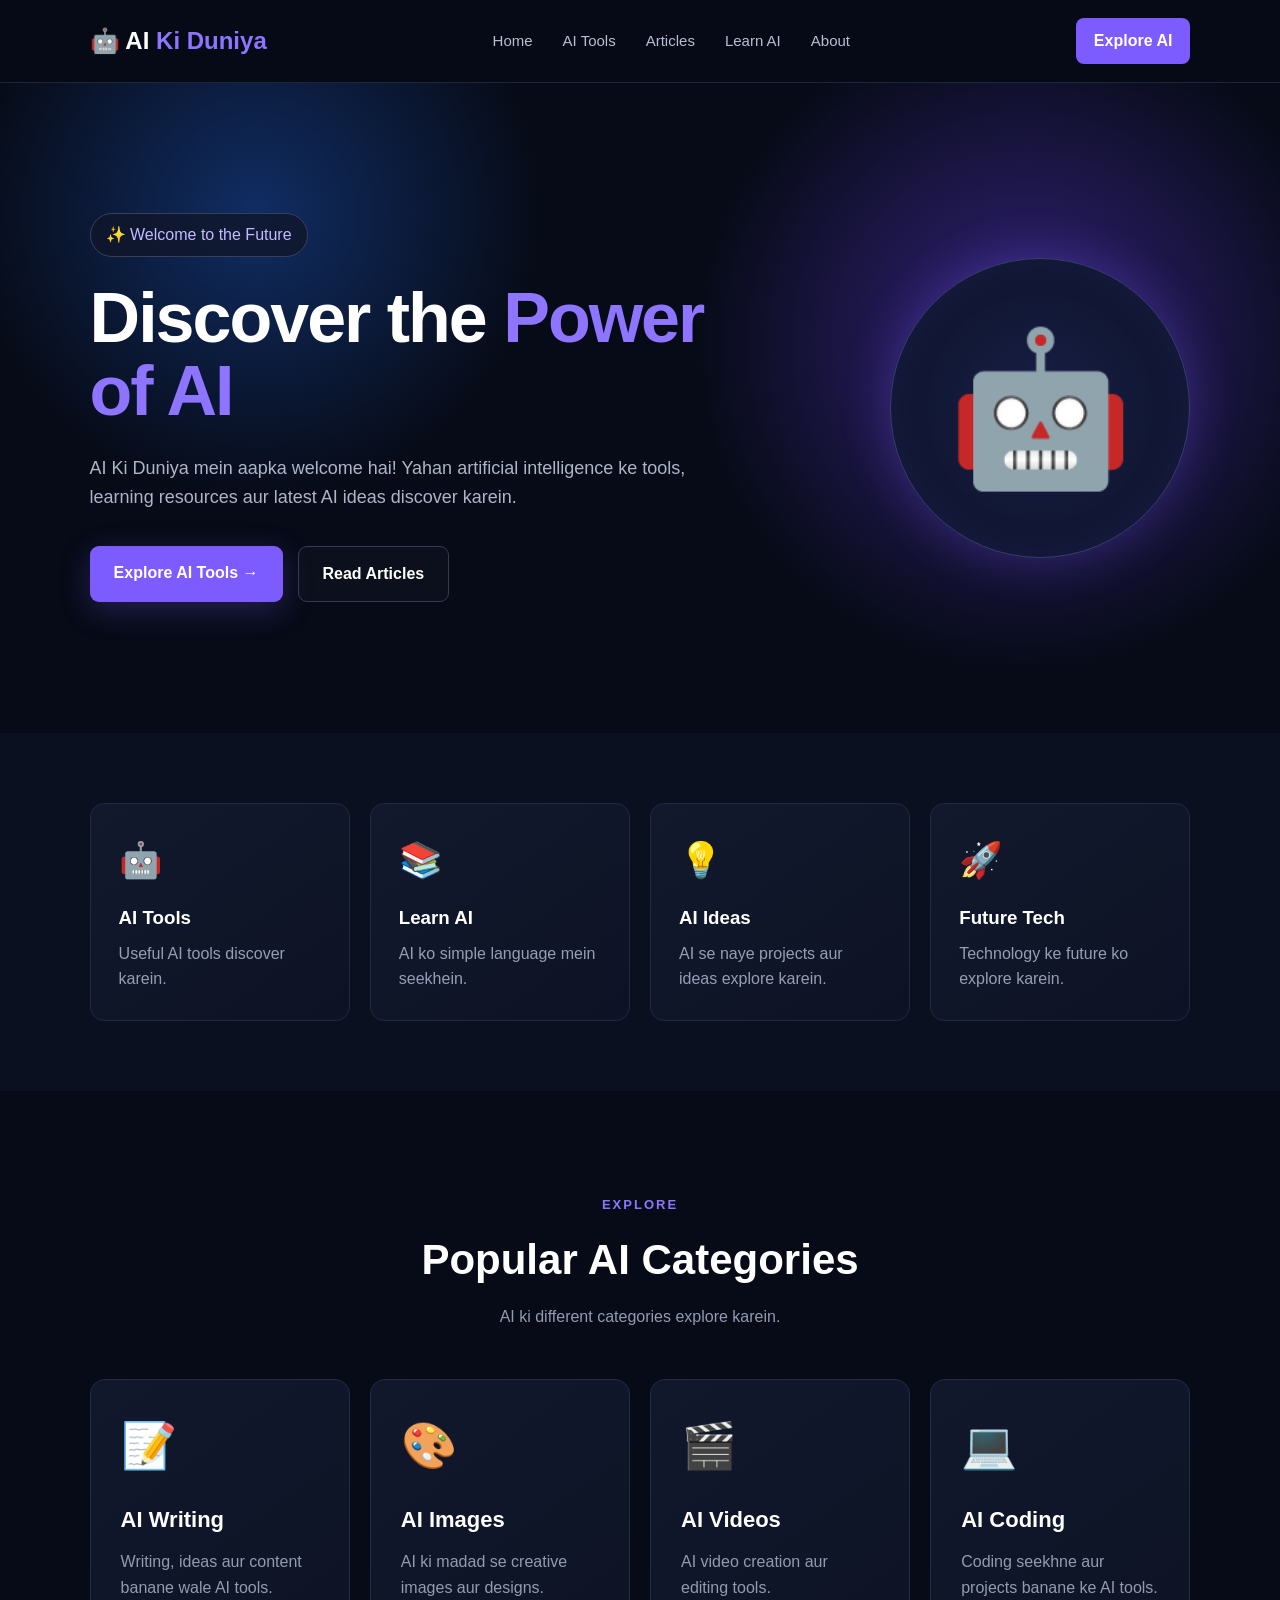
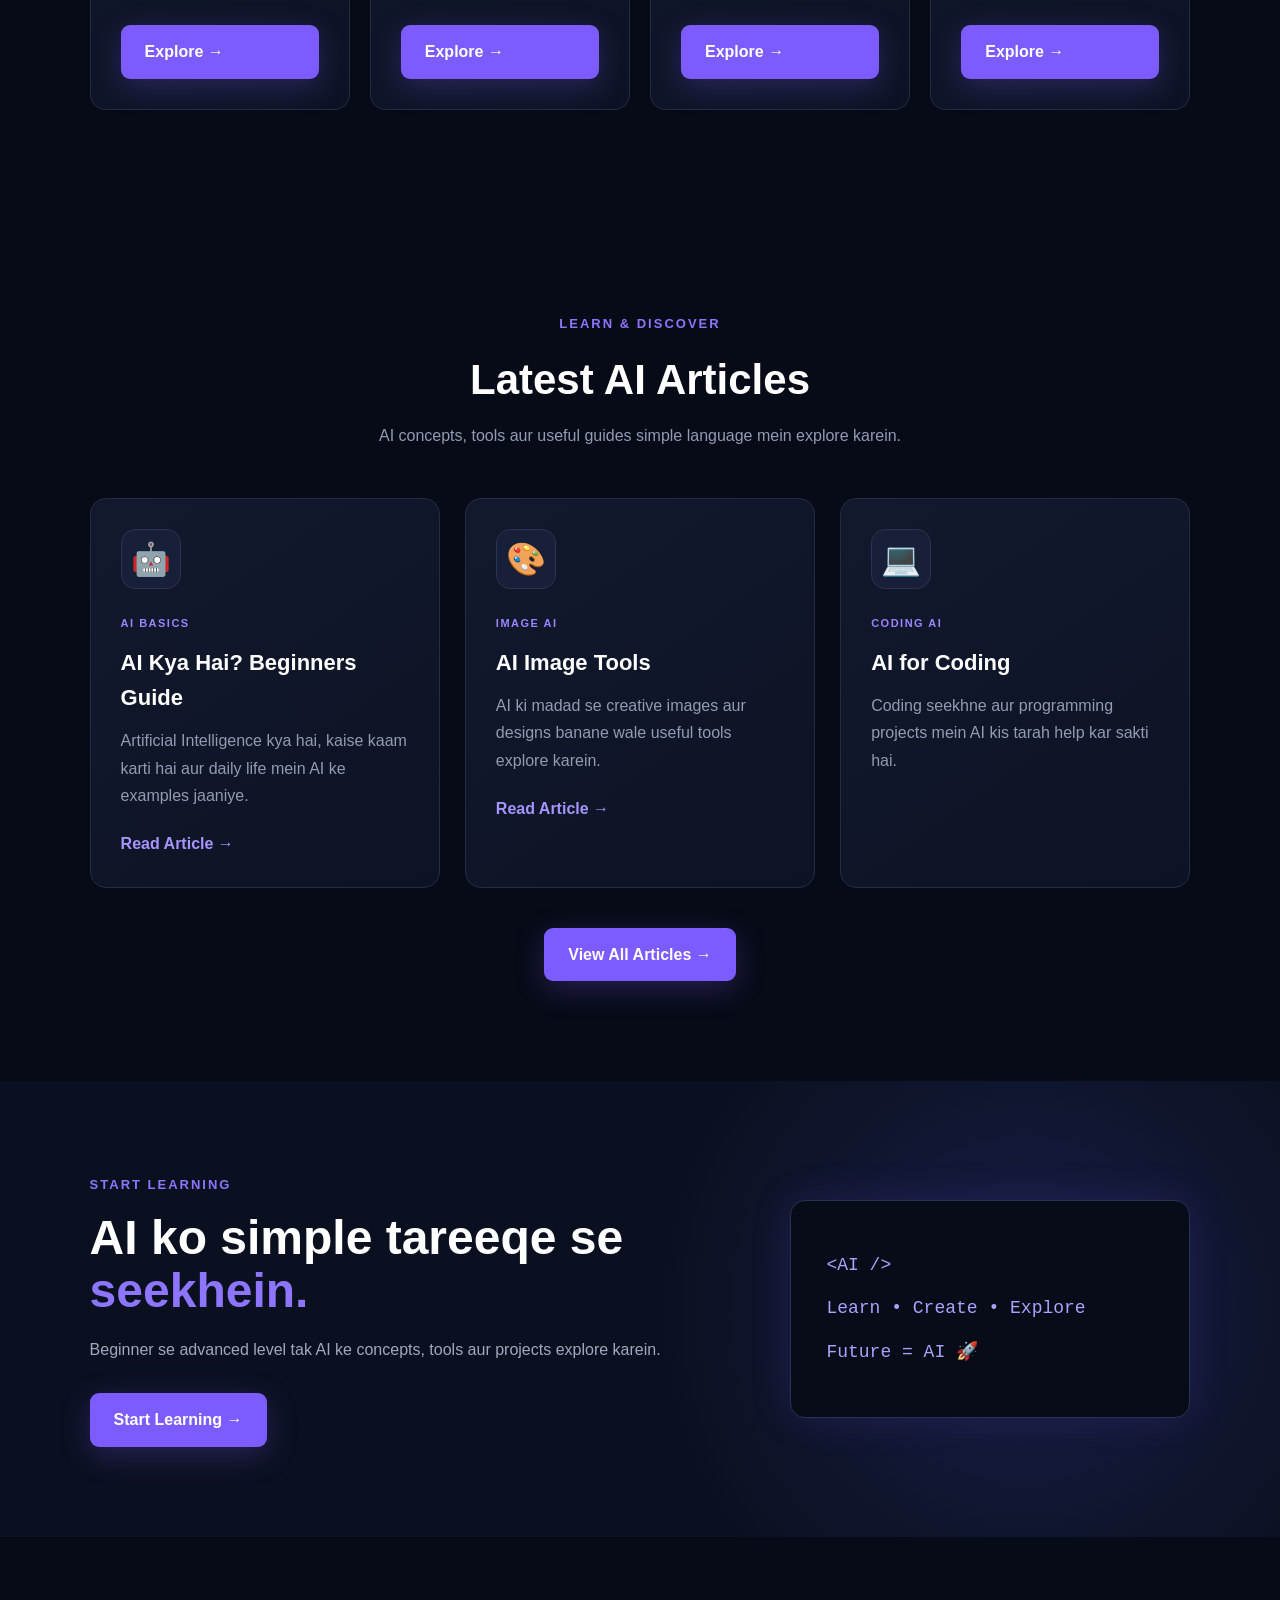
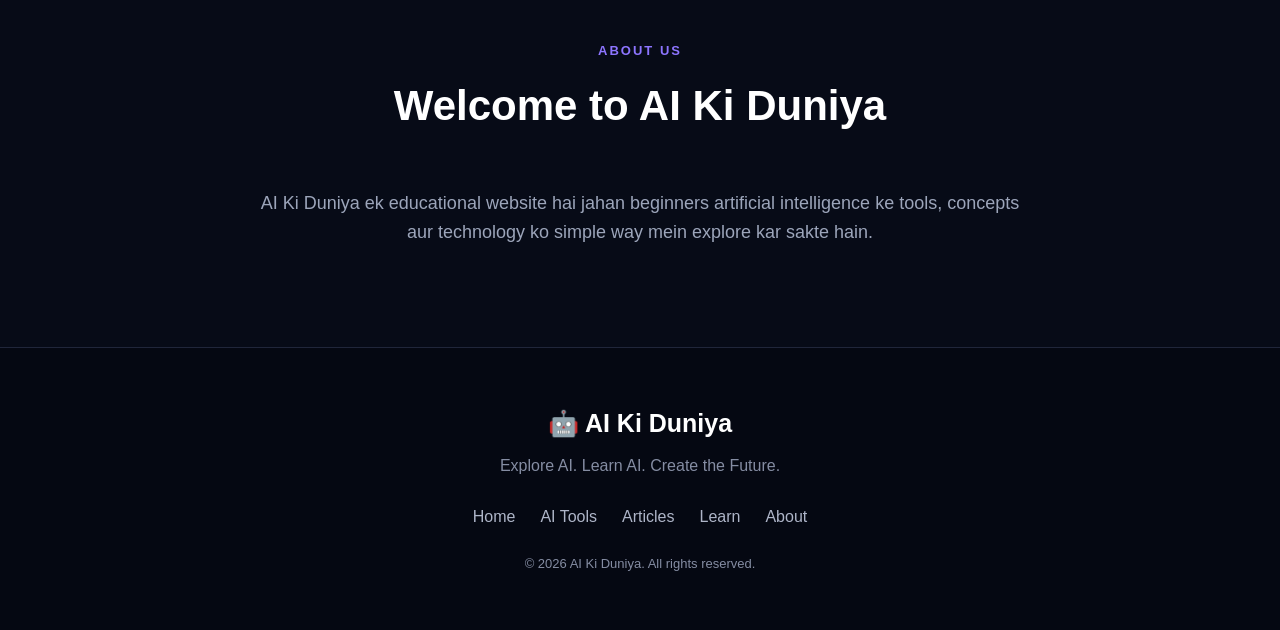
==== commit acae3dec: "Update article link to point to new AI coding article" ====
--- a/index.html
+++ b/index.html
@@ -137,6 +137,7 @@
             AI Tools
         </a>
 
+        
         <a href="articles.html">
             Articles
         </a>
@@ -509,8 +510,8 @@
                 mein AI kis tarah help kar sakti hai.
             </p>
 
-            <a href="articles.html">
-                Read Article →
+            <a 
+                <a href="article-ai-coding.html">
             </a>
 
         </article>
